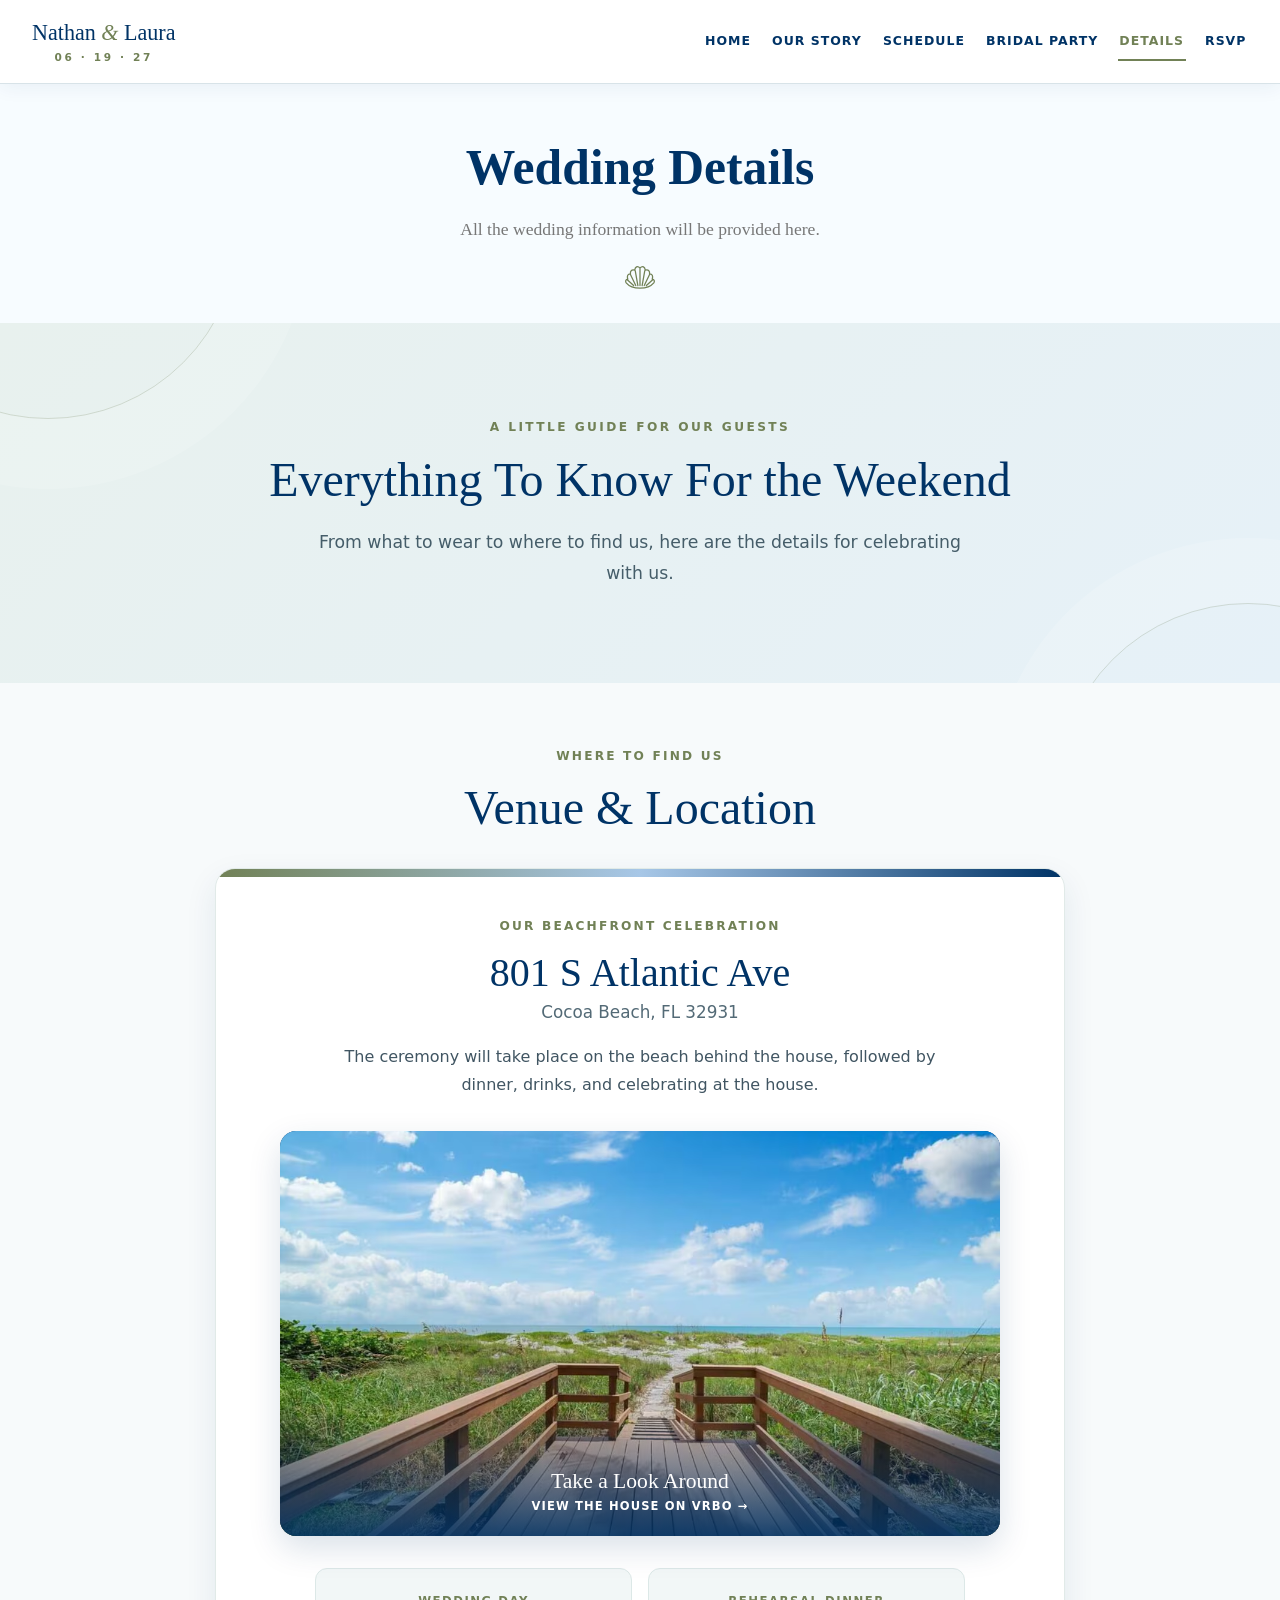
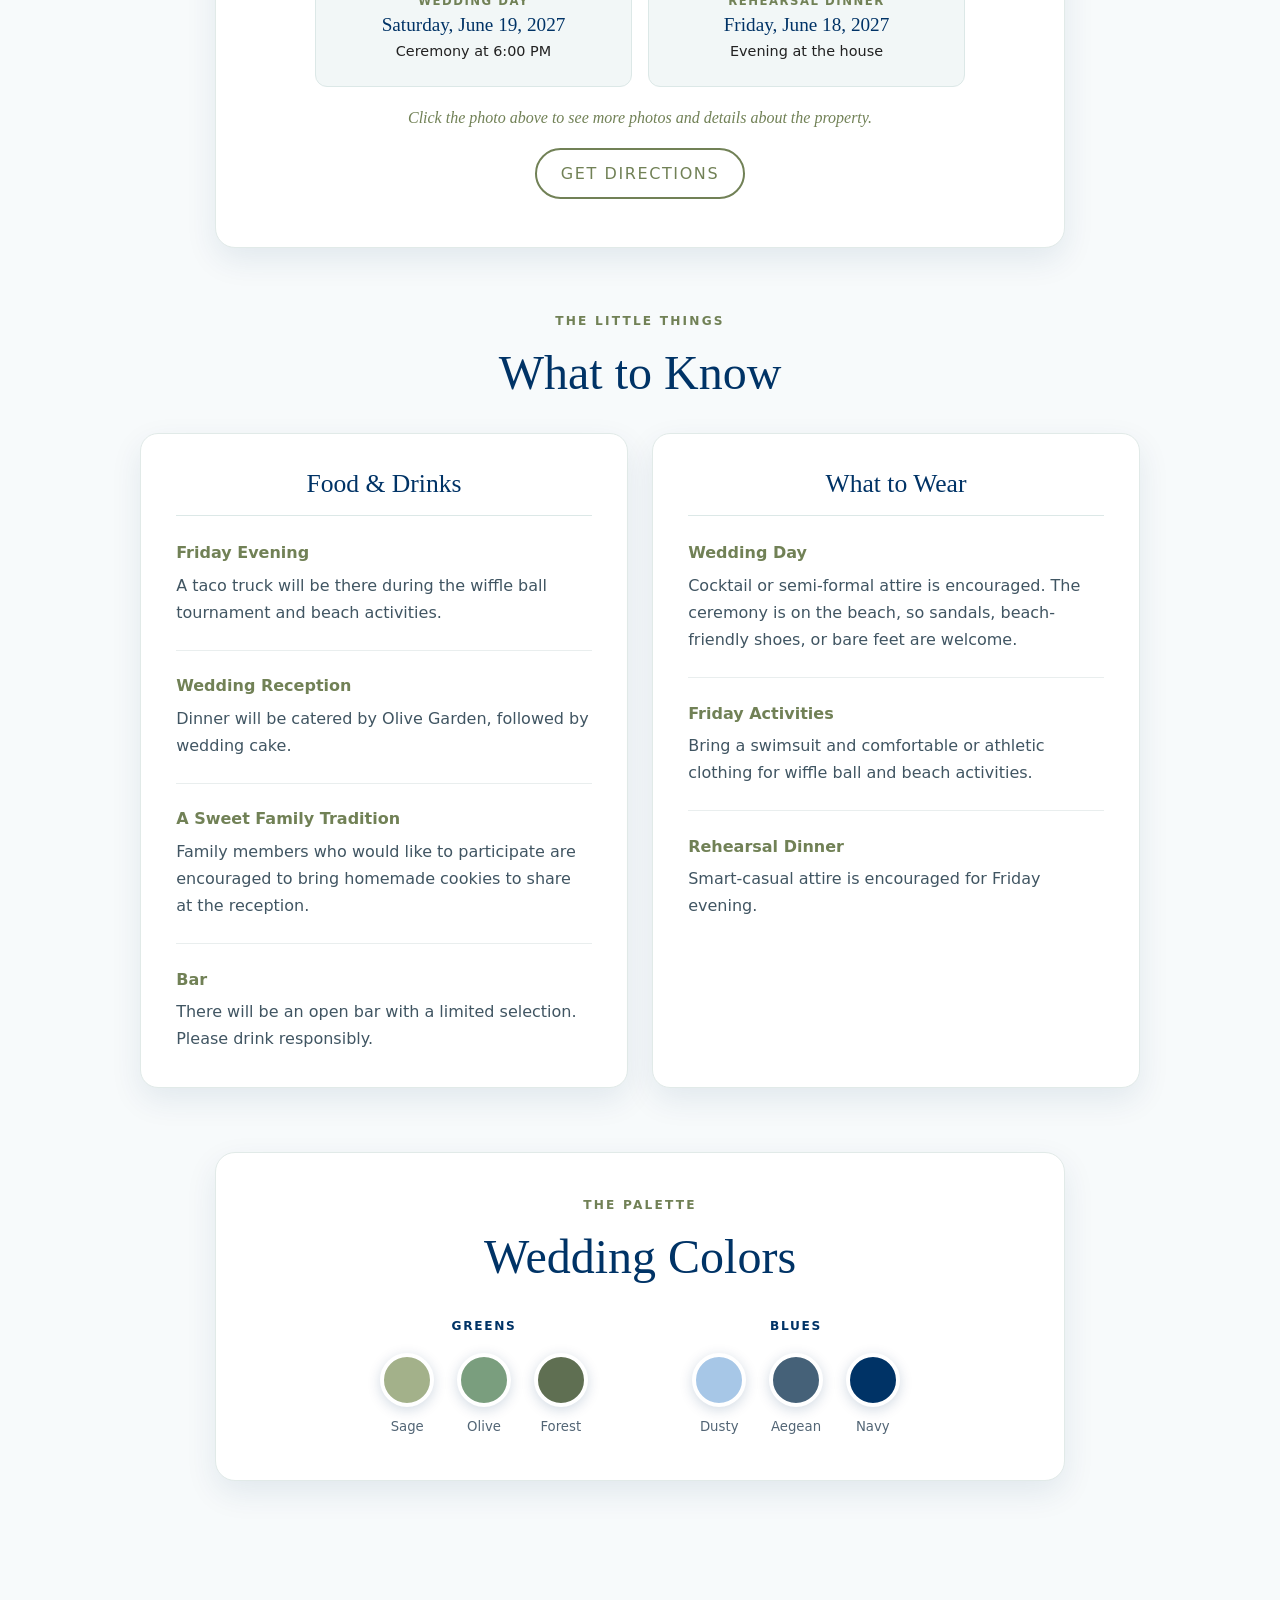
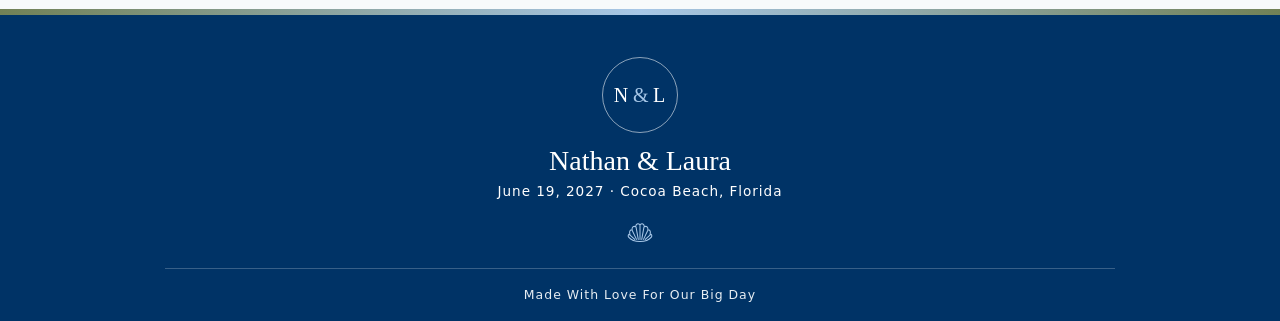
==== details.html @ 2829685b "Remove parking and arrival section from details.html Removed parking and arrival information from de" ====
<!DOCTYPE html>
<html lang="en">
  <head>
    <meta charset="UTF-8" />
    <title>Nathan &amp; Laura — Wedding</title>
    <meta name="viewport" content="width=device-width, initial-scale=1" />
    <link rel="stylesheet" href="css/overall.css" />
    <link rel="stylesheet" href="css/details.css" />
  </head>

  <body>
    <nav class="nav" aria-label="Main navigation">
      <div class="logo">
        <a href="index.html" aria-label="Nathan and Laura, home">
          <span class="logo-names">Nathan <span class="logo-amp">&amp;</span> Laura</span>
          <span class="logo-date">06 · 19 · 27</span>
        </a>
      </div>
      <button type="button" class="nav-toggle" aria-controls="primary-nav" aria-expanded="false" aria-label="Open menu">☰</button>
      <ul class="nav-links" id="primary-nav">
        <li><a href="index.html">Home</a></li>
        <li><a href="story.html">Our Story</a></li>
        <li><a href="events.html">Schedule</a></li>
        <li><a href="party.html">Bridal Party</a></li>
        <li><a href="details.html" aria-current="page">Details</a></li>
        <li><a href="rsvp.html">RSVP</a></li>
      </ul>
    </nav>
  
    <header class="subpage-header">
      <h1>Wedding Details</h1>
      <p class="subtitle">All the wedding information will be provided here.</p>
    </header>
    
    <main>
      <section class="details-intro subpage-intro section">
        <div class="section-inner"><p class="eyebrow">A little guide for our guests</p><h2>Everything To Know For the Weekend</h2><p>From what to wear to where to find us, here are the details for celebrating with us.</p></div>
      </section>
      <div class="details-content section"><div class="section-inner">
 
        


        <section class="venue-section" aria-labelledby="venue-heading">
          <p class="eyebrow">Where to Find Us</p>
          <h2 id="venue-heading">Venue &amp; Location</h2>
          <div class="venue-card">
            <p class="eyebrow">Our Beachfront Celebration</p>
            <h3>801 S Atlantic Ave</h3>
            <p class="venue-address">Cocoa Beach, FL 32931</p>
            <p class="venue-description">The ceremony will take place on the beach behind the house, followed by dinner, drinks, and celebrating at the house.</p>
            <a class="venue-photo-link" href="https://www.vrbo.com/3580119" target="_blank" rel="noopener noreferrer" aria-label="View our wedding venue on VRBO">
              <img src="photos/airbnb.jpg" alt="Beachfront house in Cocoa Beach where the wedding reception will be held">
              <div class="venue-photo-overlay">
                <span>Take a Look Around</span>
                <small>View the house on VRBO →</small>
              </div>
            </a>
            <div class="venue-highlights">
              <div><span>Wedding Day</span><strong>Saturday, June 19, 2027</strong><small>Ceremony at 6:00 PM</small></div>
              <div><span>Rehearsal Dinner</span><strong>Friday, June 18, 2027</strong><small>Evening at the house</small></div>
            </div>
            <p class="venue-photo-note">Click the photo above to see more photos and details about the property.</p>
            <a class="btn-secondary" href="https://www.google.com/maps/search/?api=1&amp;query=801+S+Atlantic+Ave+Cocoa+Beach+FL+32931" target="_blank" rel="noopener noreferrer">Get Directions</a>
          </div>
        </section>
        <section class="wedding-details" aria-labelledby="details-heading">
          <p class="eyebrow">The little things</p><h2 id="details-heading">What to Know</h2>
          <div class="details-grid">
            <article class="info-card"><h3>Food &amp; Drinks</h3>
              <div class="info-item"><h4>Friday Evening</h4><p>A taco truck will be there during the wiffle ball tournament and beach activities.</p></div>
              <div class="info-item"><h4>Wedding Reception</h4><p>Dinner will be catered by Olive Garden, followed by wedding cake.</p></div>
              <div class="info-item"><h4>A Sweet Family Tradition</h4><p>Family members who would like to participate are encouraged to bring homemade cookies to share at the reception.</p></div>
              <div class="info-item"><h4>Bar</h4><p>There will be an open bar with a limited selection. Please drink responsibly.</p></div>
            </article>
            <article class="info-card"><h3>What to Wear</h3>
              <div class="info-item"><h4>Wedding Day</h4><p>Cocktail or semi-formal attire is encouraged. The ceremony is on the beach, so sandals, beach-friendly shoes, or bare feet are welcome.</p></div>
              <div class="info-item"><h4>Friday Activities</h4><p>Bring a swimsuit and comfortable or athletic clothing for wiffle ball and beach activities.</p></div>
              <div class="info-item"><h4>Rehearsal Dinner</h4><p>Smart-casual attire is encouraged for Friday evening.</p></div>
            </article>
          </div>
        </section>

                 <section class="color-scheme" aria-labelledby="colors-heading">
            <p class="eyebrow">The palette</p><h2 id="colors-heading">Wedding Colors</h2><br>
          
            <div class="color-groups">
          
              <div class="color-group">
                <p class="color-group-label">Greens</p>
                <div class="color-circles">
                  <div class="color-item">
                    <span class="color-circle sage"></span>
                    <p>Sage</p>
                  </div>
          
                  <div class="color-item">
                    <span class="color-circle olive"></span>
                    <p>Olive</p>
                  </div>
          
                  <div class="color-item">
                    <span class="color-circle dark-green"></span>
                    <p>Forest</p>
                  </div>
                </div>
              </div>
          
              <div class="color-group">
                <p class="color-group-label">Blues</p>
                <div class="color-circles">
                  <div class="color-item">
                    <span class="color-circle baby-blue"></span>
                    <p>Dusty</p>
                  </div>
          
                  <div class="color-item">
                    <span class="color-circle med-blue"></span>
                    <p>Aegean</p>
                  </div>
          
                  <div class="color-item">
                    <span class="color-circle navy-blue"></span>
                    <p>Navy</p>
                  </div>
                </div>
              </div>
          
            </div>
          </section>
       </div></div>
    </main>
    
    <footer class="footer">
      <div class="footer-inner">
        <p class="footer-monogram" aria-hidden="true">N <span>&amp;</span> L</p>
        <p class="footer-names">Nathan &amp; Laura</p>
        <p class="footer-place">June 19, 2027 · Cocoa Beach, Florida</p>
        <span class="footer-shell" aria-hidden="true"></span>
        <div class="footer-bottom">Made With Love For Our Big Day</div>
      </div>
    </footer>
  
    <script>
    const navToggle = document.querySelector('.nav-toggle');
    const navList   = document.getElementById('primary-nav');
  
    if (navToggle && navList) {
        navToggle.addEventListener('click', () => {
        const expanded = navToggle.getAttribute('aria-expanded') === 'true' || false;
        navToggle.setAttribute('aria-expanded', !expanded);
        navList.classList.toggle('show');
        navToggle.setAttribute('aria-label', expanded ? 'Open menu' : 'Close menu');
        });
  
        // Close the menu when a link is clicked (useful on single‑page anchors)
        navList.addEventListener('click', (e) => {
        if (e.target.tagName === 'A') {
            navList.classList.remove('show');
            navToggle.setAttribute('aria-expanded', 'false');
        }});
      }
    </script>
  </body>
</html>
---- css/overall.css ----
:root {
  --color-primary:       #718156; 
  --color-primary-hov:   #8F9F75; 
  --color-dark:          #5F6F52;
  --color-blue:          #003366;
  --color-bg:            #F7FCFF;
  --color-bg-alt:        #F7FCFF;
  --color-accent:        #A7C7E7;
  --color-text:          #222222;
  --color-muted:         #777777;
  --font-body:   system-ui, -apple-system, BlinkMacSystemFont, "Segoe UI", sans-serif;
  --font-heading:"Georgia", "Times New Roman", serif;
  --max-width: 1000px;
  --shadow: 0 12px 32px rgba(0, 51, 102, .09);
  --page-edge: clamp(1rem, 4vw, 2rem);
} 

*,*::before,*::after { 
  box-sizing: border-box; 
}

html { 
  scroll-behavior: smooth; 
}

body {
  margin: 0;
  font-family: var(--font-body);
  background: var(--color-bg);
  color: var(--color-text);
  line-height: 1.6;
  display: flex;            
  flex-direction: column;
  min-height: 100vh;
}

.visually-hidden, .sr-only {
  position: absolute !important;
  width: 1px; height: 1px;
  padding: 0; border: 0;
  overflow: hidden;
  clip: rect(0,0,0,0);
  white-space: nowrap;
}

.section {
  padding: clamp(2.5rem, 5vw, 4.5rem) 1.5rem;
  background: var(--color-bg);
}

.section-inner {
  max-width: var(--max-width);
  margin: 0 auto;
}

.two-column {
  display: flex;
  flex-wrap: wrap;
  gap: 2rem;
}

.two-column > div { 
  flex: 1 1 300px; 
}

.card-grid {
  display: grid;
  gap: 2rem;
  grid-template-columns: repeat(auto-fit, minmax(300px, 1fr));
}

 .footer {
  position: relative;
  margin-top: auto;
  padding: 3rem 1.5rem 0;
  background: var(--color-blue);
  color: #fff;
  text-align: center;
}
.footer::before {
  content: "";
  position: absolute;
  top: 0; left: 0; right: 0;
  height: 6px;
  background: linear-gradient(90deg, var(--color-primary), var(--color-accent), var(--color-primary));
}
.footer-inner { max-width: 950px; margin: auto; }
.footer-monogram {
  display: inline-flex;
  align-items: center;
  justify-content: center;
  width: 76px; height: 76px;
  margin: 0 0 .75rem;
  border: 1px solid rgba(255,255,255,.55);
  border-radius: 50%;
  font: 1.25rem var(--font-heading);
  letter-spacing: .04em;
}
.footer-monogram span { color: var(--color-accent); padding: 0 .24rem; }

.footer-shell {
  display: block;
  width: 28px;
  height: 25px;
  margin: .8rem auto 1.5rem;
  background-color: var(--color-accent);
  -webkit-mask: url("data:image/svg+xml,%3Csvg xmlns='http://www.w3.org/2000/svg' viewBox='0 0 64 56'%3E%3Cpath d='M32 51C21 51 11 47 6 41C4 38 5 34 9 34C7 28 9 24 14 24C13 18 17 15 22 17C23 11 27 8 32 13C37 8 41 11 42 17C47 15 51 18 50 24C55 24 57 28 55 34C59 34 60 38 58 41C53 47 43 51 32 51ZM32 14V46M23 18L28 46M14 25L24 46M41 18L36 46M50 25L40 46M8 35L20 46M56 35L44 46' fill='none' stroke='black' stroke-width='2.4' stroke-linecap='round' stroke-linejoin='round'/%3E%3C/svg%3E") center / contain no-repeat;
  mask: url("data:image/svg+xml,%3Csvg xmlns='http://www.w3.org/2000/svg' viewBox='0 0 64 56'%3E%3Cpath d='M32 51C21 51 11 47 6 41C4 38 5 34 9 34C7 28 9 24 14 24C13 18 17 15 22 17C23 11 27 8 32 13C37 8 41 11 42 17C47 15 51 18 50 24C55 24 57 28 55 34C59 34 60 38 58 41C53 47 43 51 32 51ZM32 14V46M23 18L28 46M14 25L24 46M41 18L36 46M50 25L40 46M8 35L20 46M56 35L44 46' fill='none' stroke='black' stroke-width='2.4' stroke-linecap='round' stroke-linejoin='round'/%3E%3C/svg%3E") center / contain no-repeat;
}

.footer-names { margin: 0; font: 1.75rem var(--font-heading); }
.footer-place { margin: .25rem 0 1rem; letter-spacing: .07em; font-size: .85rem; }
.footer-note { margin: 0 0 2.25rem; color: #d9e8da; font: italic 1.05rem var(--font-heading); }
.footer-bottom {
  padding: 1rem 0;
  border-top: 1px solid rgba(255,255,255,.22);
  font-size: .78rem;
  letter-spacing: .08em;
  color: #e6edf2;
}

@media print {
  .nav, .footer, .btn-primary { display: none; }
  .hero { background: none; color: #000; }
}

.nav {
  position: sticky;
  top: 0;
  z-index: 1000;
  display: flex;
  align-items: center;
  justify-content: space-between;
  gap: 1.5rem;
  min-height: 84px;
  padding: .7rem var(--page-edge);
  background: rgba(255,255,255,.97);
  border-bottom: 1px solid #d8e3e8;
  box-shadow: 0 4px 18px rgba(0,51,102,.06);
}
.logo a {
  display: flex;
  flex-direction: column;
  width: max-content;
  text-align: center;
  color: var(--color-blue);
  text-decoration: none;
  line-height: 1.15;
}
.logo-names { font: 1.38rem var(--font-heading); white-space: nowrap; }
.logo-amp { font-style: italic; color: var(--color-primary); }
.logo-date {
  margin-top: .3rem;
  color: var(--color-primary);
  font-size: .66rem;
  font-weight: 700;
  letter-spacing: .25em;
}
.nav-links { display: flex; align-items: center; gap: clamp(.7rem, 1.4vw, 1.4rem); list-style: none; margin: 0; padding: 0; }
.nav-links a {
  display: inline-block;
  padding: .55rem .1rem;
  border-bottom: 2px solid transparent;
  color: var(--color-blue);
  text-decoration: none;
  text-transform: uppercase;
  letter-spacing: .08em;
  font-size: .78rem;
  font-weight: 650;
  white-space: nowrap;
  transition: color .2s, border-color .2s;
}
.nav-links a:hover, .nav-links a[aria-current="page"] { color: var(--color-primary); border-color: var(--color-primary); }
.nav-toggle {
  display: none;
  width: 44px; height: 44px;
  border: 1px solid #d8e3e8;
  border-radius: 10px;
  background: #fff;
  color: var(--color-blue);
  font-size: 1.4rem;
  cursor: pointer;
}
a:focus-visible, button:focus-visible, input:focus-visible, select:focus-visible, textarea:focus-visible { outline: 3px solid var(--color-primary); outline-offset: 3px; }
@media (max-width: 950px) {
  .nav-toggle { display: inline-grid; place-items: center; }
  .nav-links {
    display: none;
    position: absolute;
    top: 100%; left: 0; right: 0;
    flex-direction: column;
    align-items: stretch;
    gap: 0;
    padding: .6rem 1.5rem 1rem;
    background: #fff;
    border-bottom: 1px solid #d8e3e8;
    box-shadow: 0 10px 20px rgba(0,51,102,.08);
  }
  .nav-links.show { display: flex; }
  .nav-links a { display: block; padding: .65rem .25rem; }
}


/* ========================================
   SHARED SUBPAGE INTRO BANNER
======================================== */
.subpage-intro {
  position: relative;
  overflow: hidden;
  min-height: clamp(300px, 32vw, 360px);
  display: flex;
  align-items: center;
  background: linear-gradient(135deg, #e8f1ee, #e6f1f8);
  text-align: center;
}

.subpage-intro::before,
.subpage-intro::after {
  content: "";
  position: absolute;
  width: 24rem;
  height: 24rem;
  border: 1px solid rgba(113,129,86,.22);
  border-radius: 50%;
  pointer-events: none;
}

.subpage-intro::before {
  top: -18rem;
  left: -9rem;
  box-shadow: 0 0 0 70px rgba(255,255,255,.13);
}

.subpage-intro::after {
  right: -10rem;
  bottom: -19rem;
  box-shadow: 0 0 0 65px rgba(255,255,255,.14);
}

.subpage-intro .section-inner {
  position: relative;
  max-width: 800;
}

.subpage-intro .eyebrow {
  margin: 0 0 .8rem;
  color: var(--color-primary);
  font-size: .76rem;
  font-weight: 750;
  letter-spacing: .2em;
  text-transform: uppercase;
}

.subpage-intro h2 {
  margin: 0 0 1.2rem;
  color: var(--color-blue);
  font: normal clamp(2rem,4vw,3rem)/1.2 var(--font-heading);
}

.subpage-intro .section-inner > p:not(.eyebrow) {
  max-width: 650px;
  margin: .45rem auto 0;
  color: #455d69;
  font-size: 1.08rem;
  line-height: 1.75;
}

.btn-primary {
  display: inline-block;
  padding: .75rem 1.5rem;
  background: var(--color-primary);
  color: #fff;
  text-decoration: none;
  border-radius: 999px;
  text-transform: uppercase;
  letter-spacing: .1em;
  border: none;
  cursor: pointer;
  transition: background .2s ease, transform .2s ease;
}

.btn-primary:hover { 
  background: var(--color-dark);
  transform: translateY(-2px); 
}

.card {
  background: #fff;
  border-radius: 16px;
  padding: 1.5rem;
  box-shadow: var(--shadow);
}

.card h3 { 
  margin-top: 0; 
}

.subpage-header {
  text-align: center;
  padding: 2.75rem 1rem 2rem;
  max-width: 700px;
  margin: 0 auto;
  font-family: var(--font-heading);
}

.subpage-header h1 {
  font-size: clamp(2.2rem, 5vw, 3.1rem);
  margin: 0;
  color: var(--color-blue);
  font-weight: 600;
}

.subpage-header .subtitle {
  font-size: 1.1rem;
  color: var(--color-muted);
  margin-top: 0.5rem;
}

hr.divider {
  border: 0;                   
  height: 2px;             
  margin: 3rem auto;            
  max-width: 60%;            
  background: var(--color-primary);  
  border-radius: 2px;         
  opacity: 0.8;                  
}

.subpage-header::after {
  content: "";
  display: block;
  width: 34px;
  height: 30px;
  margin: 1rem auto 0;
  background-color: var(--color-primary);
  -webkit-mask: url("data:image/svg+xml,%3Csvg xmlns='http://www.w3.org/2000/svg' viewBox='0 0 64 56'%3E%3Cpath d='M32 51C21 51 11 47 6 41C4 38 5 34 9 34C7 28 9 24 14 24C13 18 17 15 22 17C23 11 27 8 32 13C37 8 41 11 42 17C47 15 51 18 50 24C55 24 57 28 55 34C59 34 60 38 58 41C53 47 43 51 32 51ZM32 14V46M23 18L28 46M14 25L24 46M41 18L36 46M50 25L40 46M8 35L20 46M56 35L44 46' fill='none' stroke='black' stroke-width='2.4' stroke-linecap='round' stroke-linejoin='round'/%3E%3C/svg%3E") center / contain no-repeat;
  mask: url("data:image/svg+xml,%3Csvg xmlns='http://www.w3.org/2000/svg' viewBox='0 0 64 56'%3E%3Cpath d='M32 51C21 51 11 47 6 41C4 38 5 34 9 34C7 28 9 24 14 24C13 18 17 15 22 17C23 11 27 8 32 13C37 8 41 11 42 17C47 15 51 18 50 24C55 24 57 28 55 34C59 34 60 38 58 41C53 47 43 51 32 51ZM32 14V46M23 18L28 46M14 25L24 46M41 18L36 46M50 25L40 46M8 35L20 46M56 35L44 46' fill='none' stroke='black' stroke-width='2.4' stroke-linecap='round' stroke-linejoin='round'/%3E%3C/svg%3E") center / contain no-repeat;
}
@media (prefers-reduced-motion: reduce) { *, *::before, *::after { scroll-behavior: auto !important; transition-duration: .01ms !important; } }
---- css/details.css ----
.eyebrow { margin: 0 0 .75rem; color: var(--color-primary); font-size: .76rem; font-weight: 750; letter-spacing: .18em; text-transform: uppercase; }
.color-scheme h2, .venue-section > h2, .wedding-details > h2 { margin: 0 0 1.1rem; color: var(--color-blue); font: normal clamp(2rem,4vw,3rem)/1.2 var(--font-heading); }
.details-content { background: #f7fafb; }
.color-scheme { max-width: 850px; margin: 0 auto 4rem; padding: 2.7rem 2rem; background: #fff; border: 1px solid #e1eae8; border-radius: 20px; box-shadow: var(--shadow); text-align: center; }
.color-scheme h2 { margin-bottom: .4rem; }
.colors-intro { margin: 0 auto 2rem; color: #506675; }
.color-groups { display: flex; justify-content: center; gap: clamp(2rem,8vw,7rem); flex-wrap: wrap; }
.color-group-label { margin: 0 0 1rem; color: var(--color-blue); font-size: .76rem; font-weight: 700; letter-spacing: .14em; text-transform: uppercase; }
.color-circles { display: flex; flex-wrap: wrap; justify-content: center; gap: 1.3rem; }
.color-item { display: flex; flex-direction: column; align-items: center; gap: .55rem; min-width: 56px; }
.color-item p { margin: 0; color: #526575; font-size: .83rem; }
.color-circle { display: block; width: 54px; height: 54px; border: 4px solid #fff; border-radius: 50%; box-shadow: 0 3px 13px rgba(0,51,102,.18); }
.color-circle.sage { background: #A3B18A; }
.color-circle.olive { background: #7A9E7E; }
.color-circle.dark-green { background: var(--color-dark); }
.color-circle.baby-blue { background: #A7C7E7; }
.color-circle.med-blue { background: #456178; }
.color-circle.navy-blue { background: var(--color-blue); }
.venue-section, .wedding-details { margin: 0 auto 4rem; text-align: center; }
.venue-section > h2, .wedding-details > h2 { margin-bottom: 2rem; }
.venue-card { position: relative; overflow: hidden; max-width: 850px; margin: auto; padding: 3rem 2rem; background: #fff; border: 1px solid #e1eae8; border-radius: 20px; box-shadow: var(--shadow); }
.venue-card::before { content: ""; position: absolute; inset: 0 0 auto; height: 8px; background: linear-gradient(90deg,var(--color-primary),var(--color-accent),var(--color-blue)); }
.venue-card h3 { margin: .3rem 0 0; color: var(--color-blue); font: normal clamp(1.8rem,3.5vw,2.5rem) var(--font-heading); }
.venue-address { margin: .2rem 0 1.1rem; color: #536a76; font-size: 1.05rem; }
.venue-description { max-width: 600px; margin: 0 auto 2rem; color: #405562; line-height: 1.75; }

.venue-photo-link { position: relative; display: block; overflow: hidden; width: 100%; max-width: 720px; margin: 2rem auto; border-radius: 16px; box-shadow: 0 12px 32px rgba(0,51,102,.15); text-decoration: none; background: var(--color-blue); }
.venue-photo-link img { display: block; width: 100%; height: auto; aspect-ratio: 16 / 9; object-fit: cover; transition: transform .35s ease, opacity .35s ease; }
.venue-photo-overlay { position: absolute; left: 0; right: 0; bottom: 0; display: flex; flex-direction: column; align-items: center; padding: 3.5rem 1.2rem 1.3rem; color: #fff; background: linear-gradient(to bottom, transparent, rgba(0,51,102,.88)); transition: padding .3s ease; }
.venue-photo-overlay span { font: normal 1.35rem var(--font-heading); }
.venue-photo-overlay small { margin-top: .2rem; font-size: .72rem; font-weight: 650; letter-spacing: .1em; text-transform: uppercase; }
.venue-photo-link:hover img { transform: scale(1.035); opacity: .94; }
.venue-photo-link:hover .venue-photo-overlay { padding-bottom: 1.55rem; }
.venue-card .venue-photo-note { max-width: 550px; margin: 0 auto 1.3rem; color: #718156; font: italic 1rem var(--font-heading); }
.venue-highlights { display: grid; grid-template-columns: repeat(2,minmax(0,1fr)); gap: 1rem; max-width: 650px; margin: 2rem auto 1.4rem; }
.venue-highlights > div { display: flex; flex-direction: column; gap: .25rem; padding: 1.4rem 1rem; background: #f2f7f7; border: 1px solid #dce8e7; border-radius: 12px; }
.venue-highlights span { color: var(--color-primary); font-size: .73rem; font-weight: 750; letter-spacing: .13em; text-transform: uppercase; }
.venue-highlights strong { color: var(--color-blue); font: normal 1.2rem var(--font-heading); }
.venue-highlights small { font-size: .9rem; }
.btn-secondary { display: inline-block; padding: .68rem 1.5rem; color: var(--color-primary); border: 2px solid var(--color-primary); border-radius: 999px; text-decoration: none; text-transform: uppercase; letter-spacing: .1em; transition: color .2s, background .2s, transform .2s; }
.btn-secondary:hover { color: #fff; background: var(--color-primary); transform: translateY(-2px); }
.details-grid { display: grid; grid-template-columns: repeat(2,minmax(0,1fr)); gap: 1.5rem; align-items: stretch; }
.info-card { position: relative; padding: 2.2rem; background: #fff; border: 1px solid #e1eae8; border-radius: 18px; box-shadow: var(--shadow); text-align: left; }
.info-card-number { display: block; margin-bottom: .4rem; color: var(--color-primary); text-align: center; font: italic 1rem var(--font-heading); }
.info-card h3 { margin: 0 0 1.5rem; padding-bottom: 1rem; color: var(--color-blue); border-bottom: 1px solid #dce8e7; text-align: center; font: normal 1.6rem var(--font-heading); }
.info-item + .info-item { margin-top: 1.5rem; padding-top: 1.4rem; border-top: 1px solid #e9eeee; }
.info-item h4 { margin: 0 0 .35rem; color: var(--color-primary); font-size: 1rem; }
.info-item p { margin: 0; color: #405562; line-height: 1.7; }
.parking-card { grid-column: 1 / -1; max-width: 650px; width: 100%; margin: auto; }
@media(max-width:700px) { .venue-photo-link { margin: 1.6rem auto; border-radius: 13px; } .color-scheme { padding: 2rem 1rem; } .color-groups { gap: 2rem; } .venue-card { padding: 2.4rem 1.2rem; } .venue-highlights,.details-grid { grid-template-columns: 1fr; } .parking-card { grid-column: auto; } .info-card { padding: 1.6rem; } }
@media(max-width:460px) { .venue-photo-link img { aspect-ratio: 4 / 3; } .venue-photo-overlay { padding: 2.5rem .8rem 1rem; } .venue-photo-overlay span { font-size: 1.15rem; } .color-circles { gap: .7rem; } .color-circle { width: 45px; height: 45px; } .color-item { min-width: 48px; } }
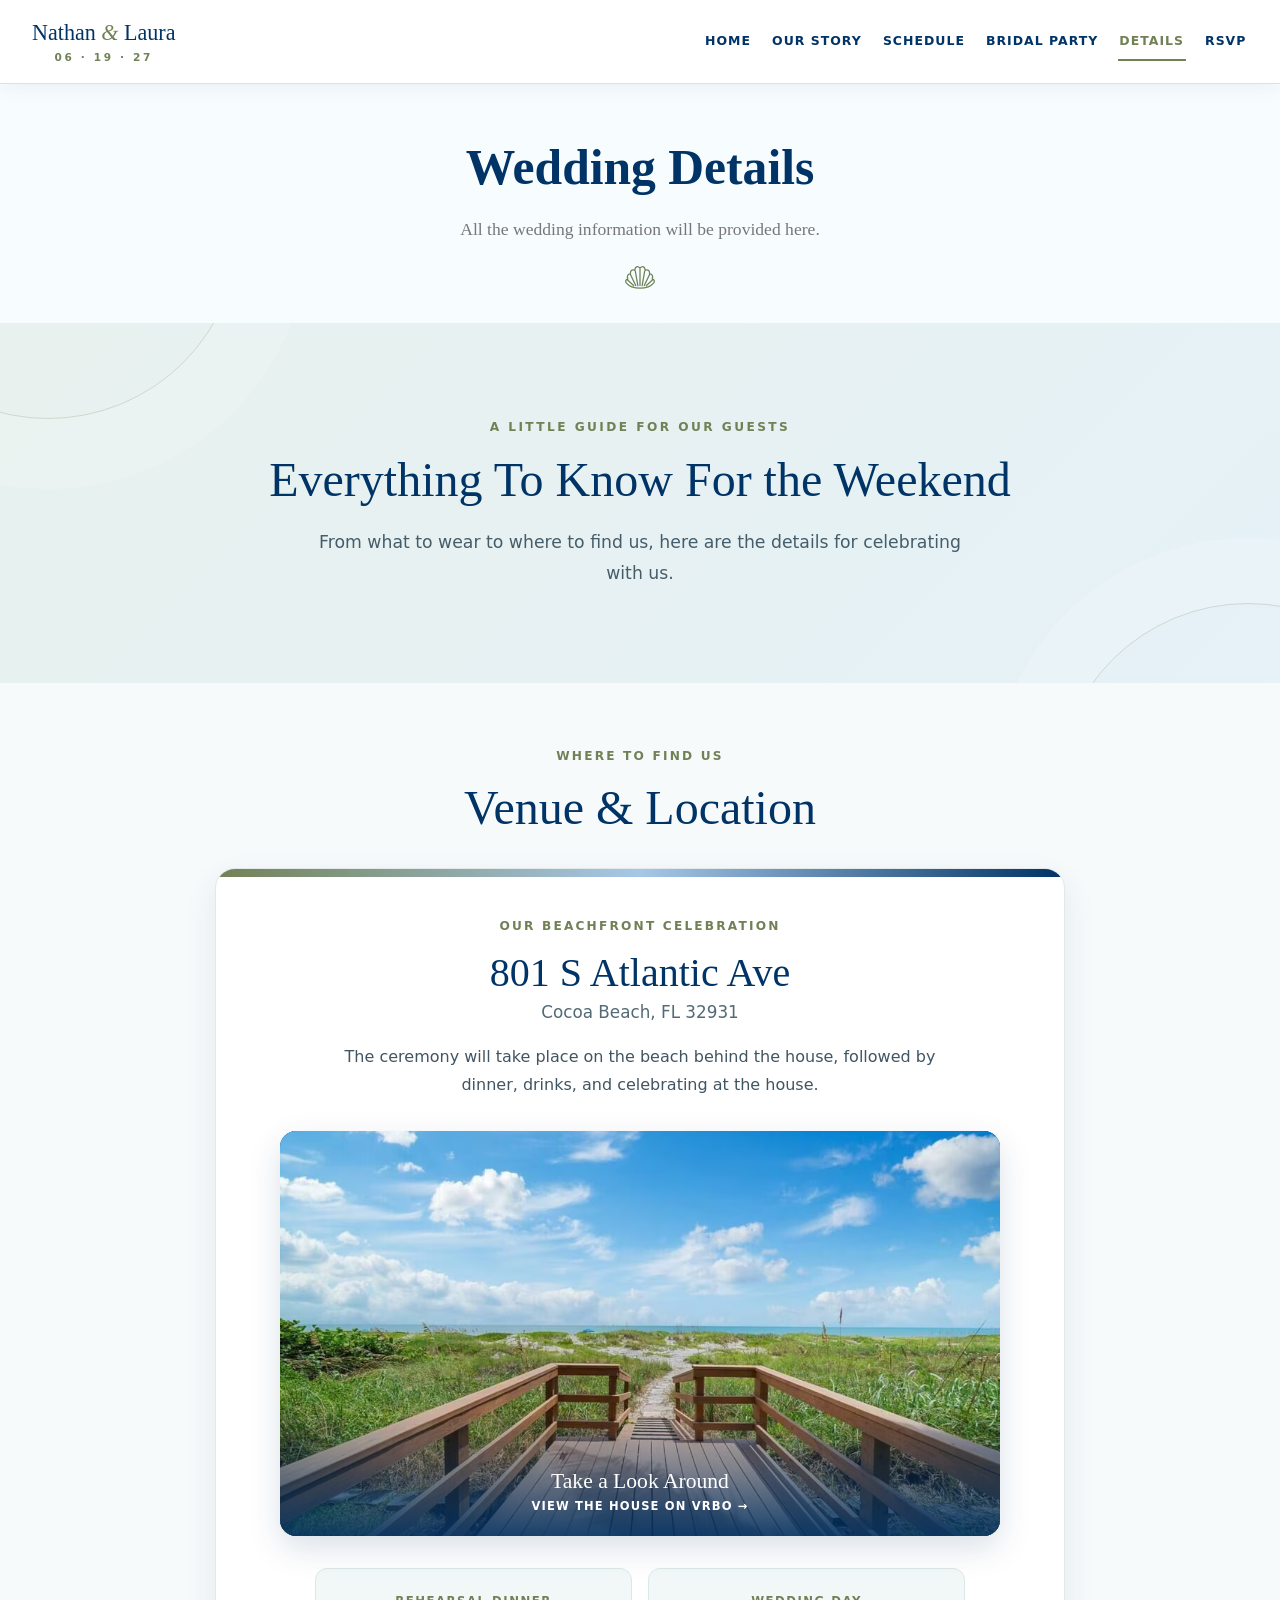
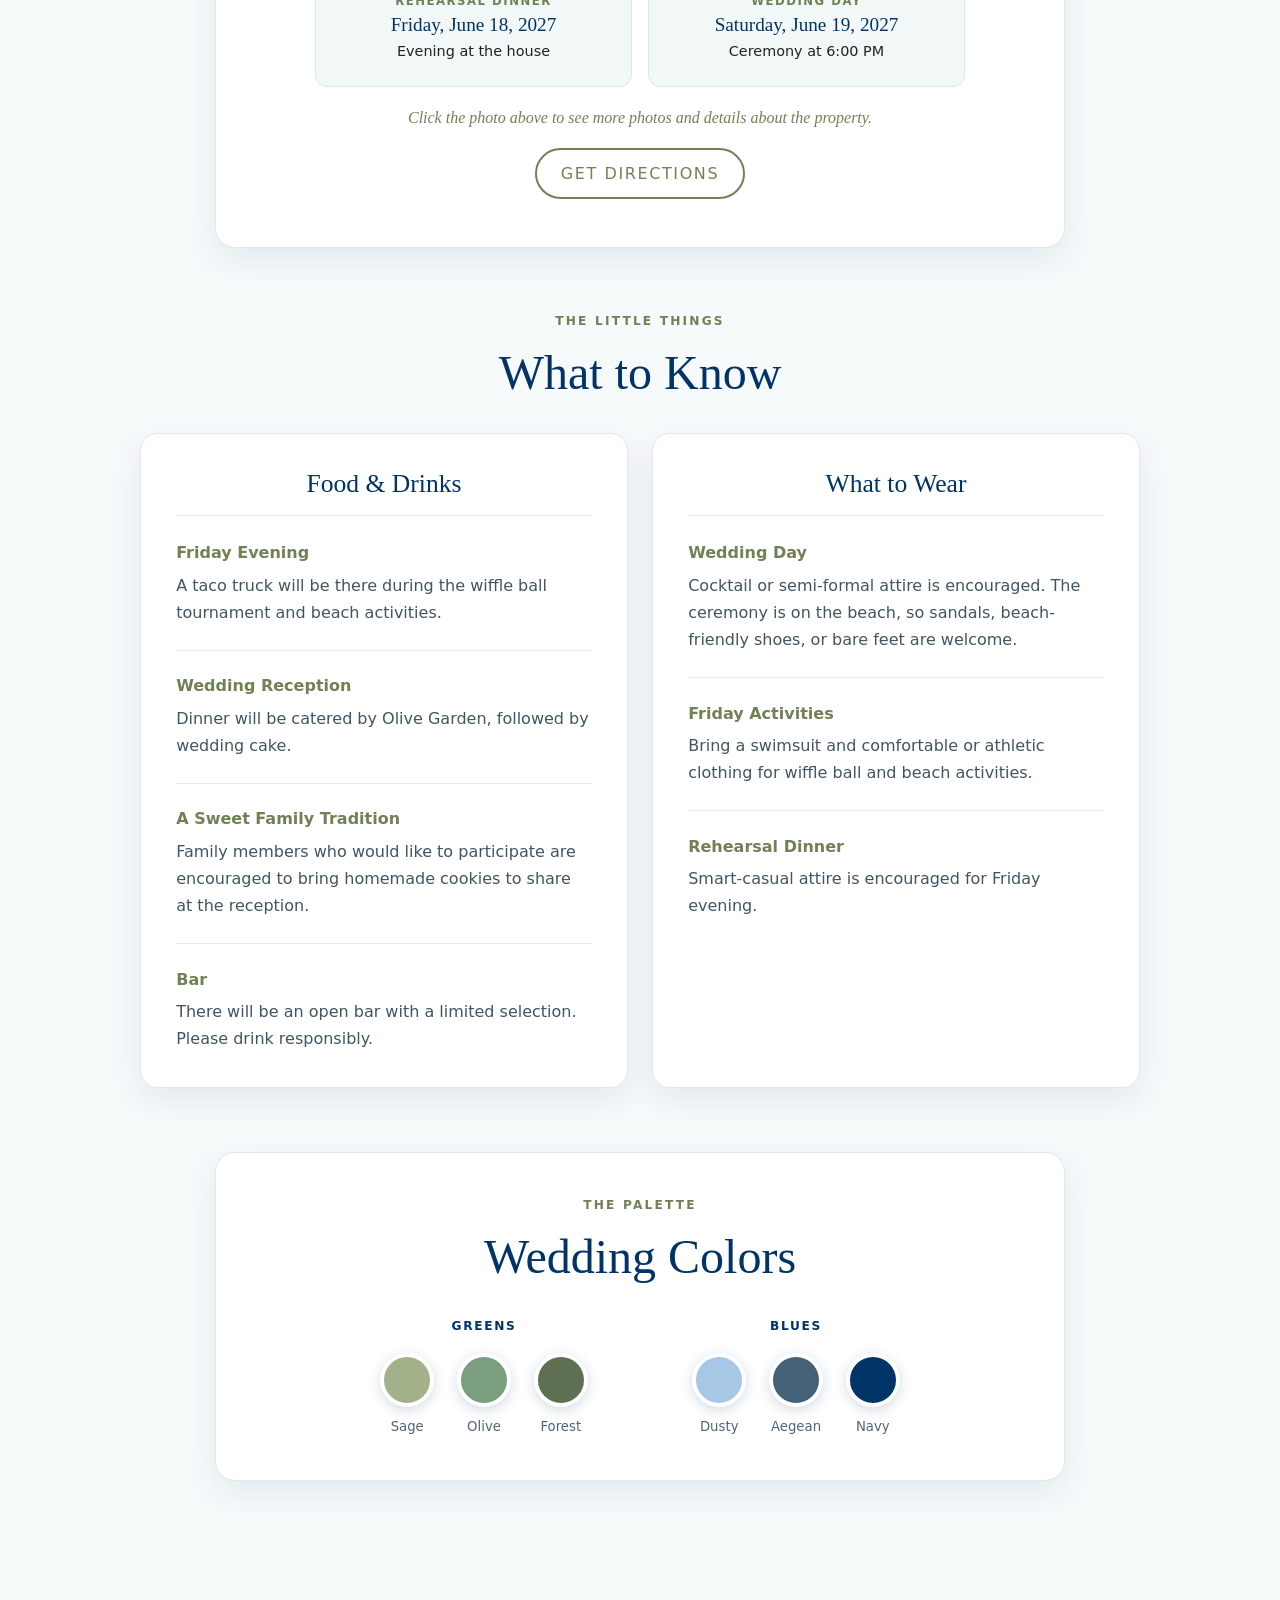
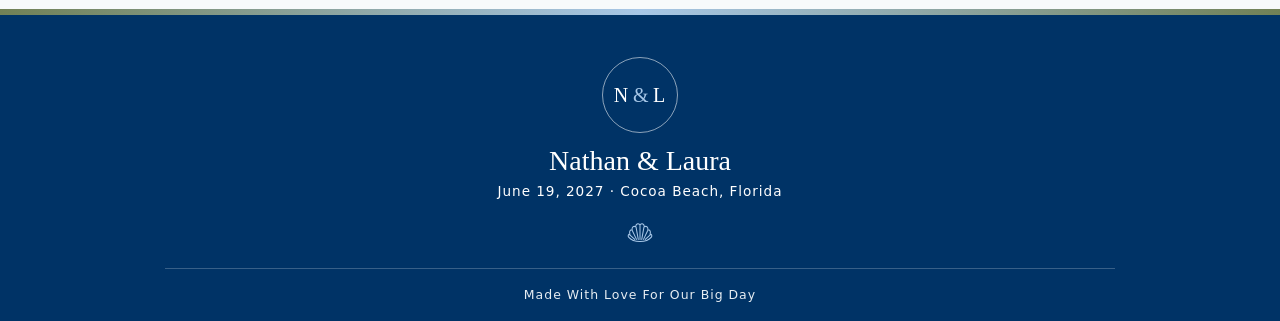
==== commit 59a16118: "Fix indentation in details.html for wedding day section" ====
--- a/details.html
+++ b/details.html
@@ -57,8 +57,8 @@
               </div>
             </a>
             <div class="venue-highlights">
+              <div><span>Rehearsal Dinner</span><strong>Friday, June 18, 2027</strong><small>Evening at the house</small></div>
               <div><span>Wedding Day</span><strong>Saturday, June 19, 2027</strong><small>Ceremony at 6:00 PM</small></div>
-              <div><span>Rehearsal Dinner</span><strong>Friday, June 18, 2027</strong><small>Evening at the house</small></div>
             </div>
             <p class="venue-photo-note">Click the photo above to see more photos and details about the property.</p>
             <a class="btn-secondary" href="https://www.google.com/maps/search/?api=1&amp;query=801+S+Atlantic+Ave+Cocoa+Beach+FL+32931" target="_blank" rel="noopener noreferrer">Get Directions</a>
--- a/css/overall.css
+++ b/css/overall.css
@@ -237,6 +237,10 @@
   box-shadow: 0 0 0 65px rgba(255,255,255,.14);
 }
 
+.subpage-intro strong {
+  color: var(--color-blue);
+}
+
 .subpage-intro .section-inner {
   position: relative;
   max-width: 800;
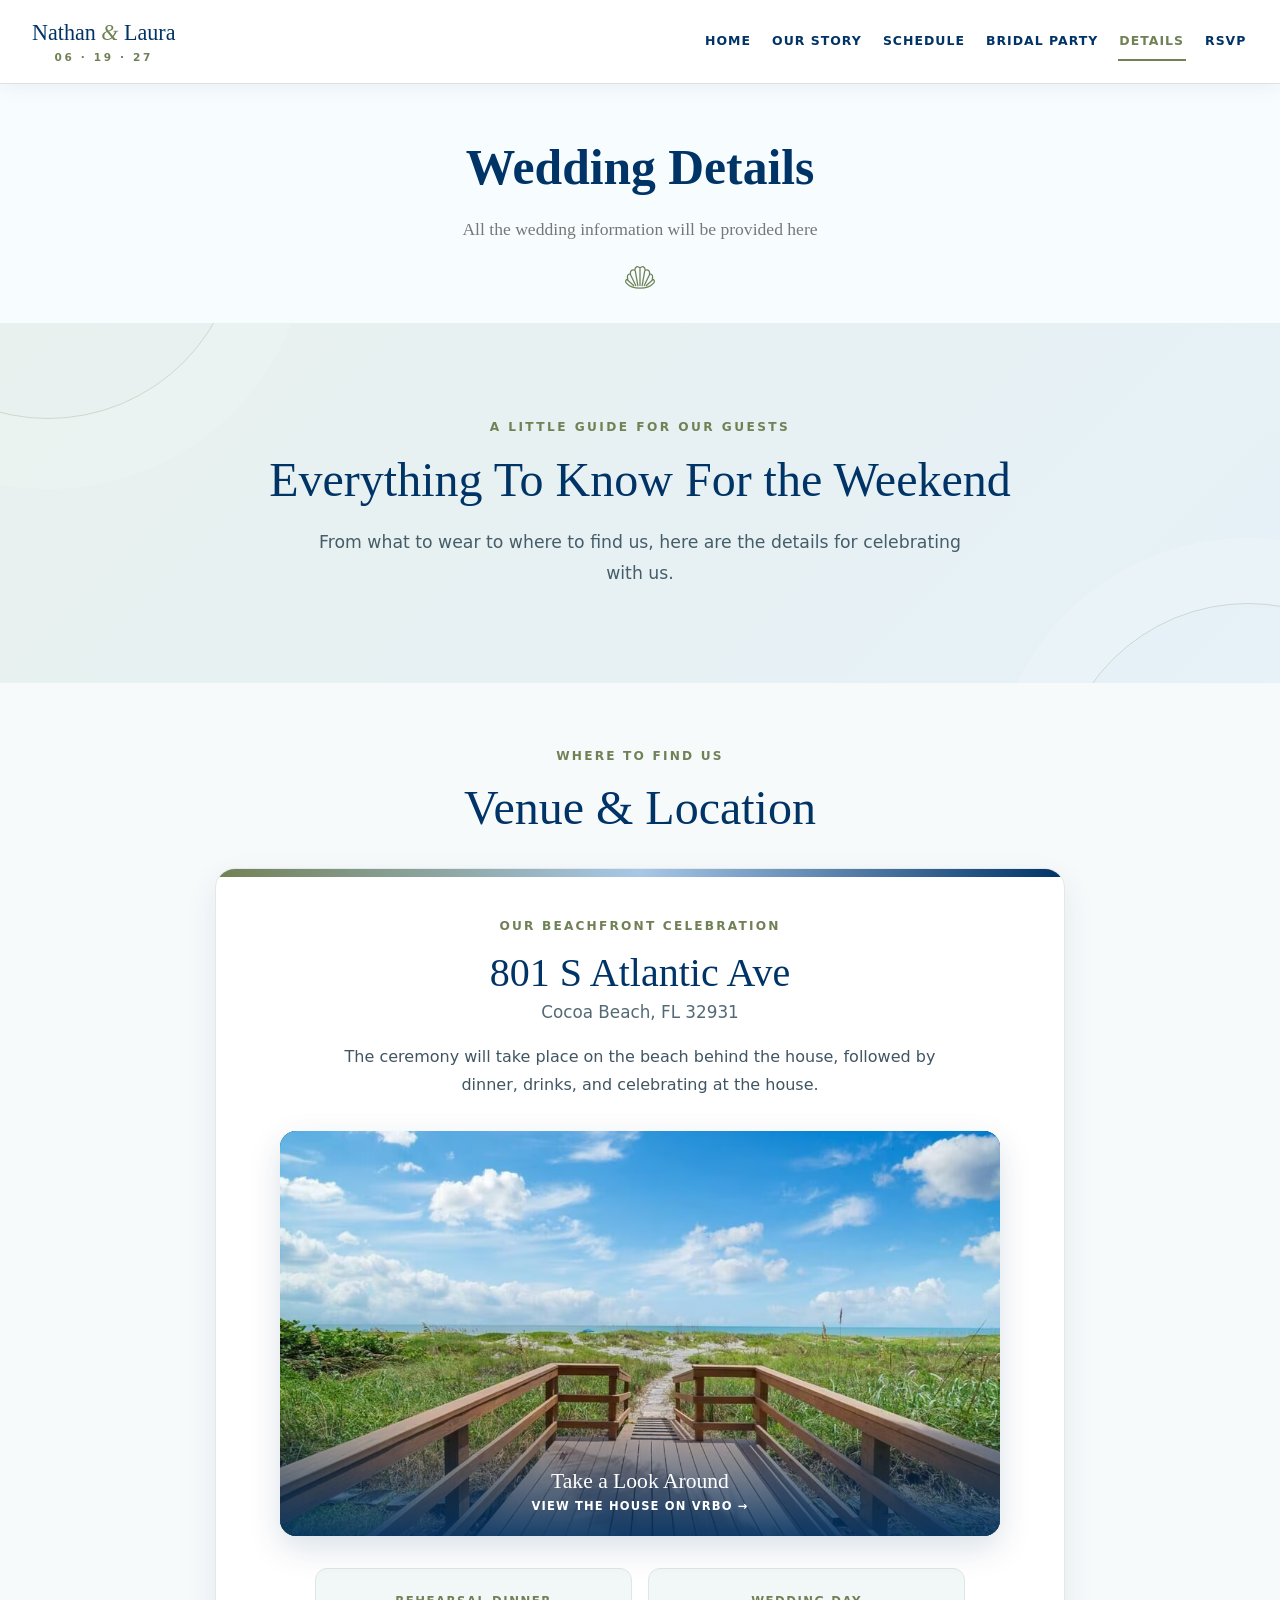
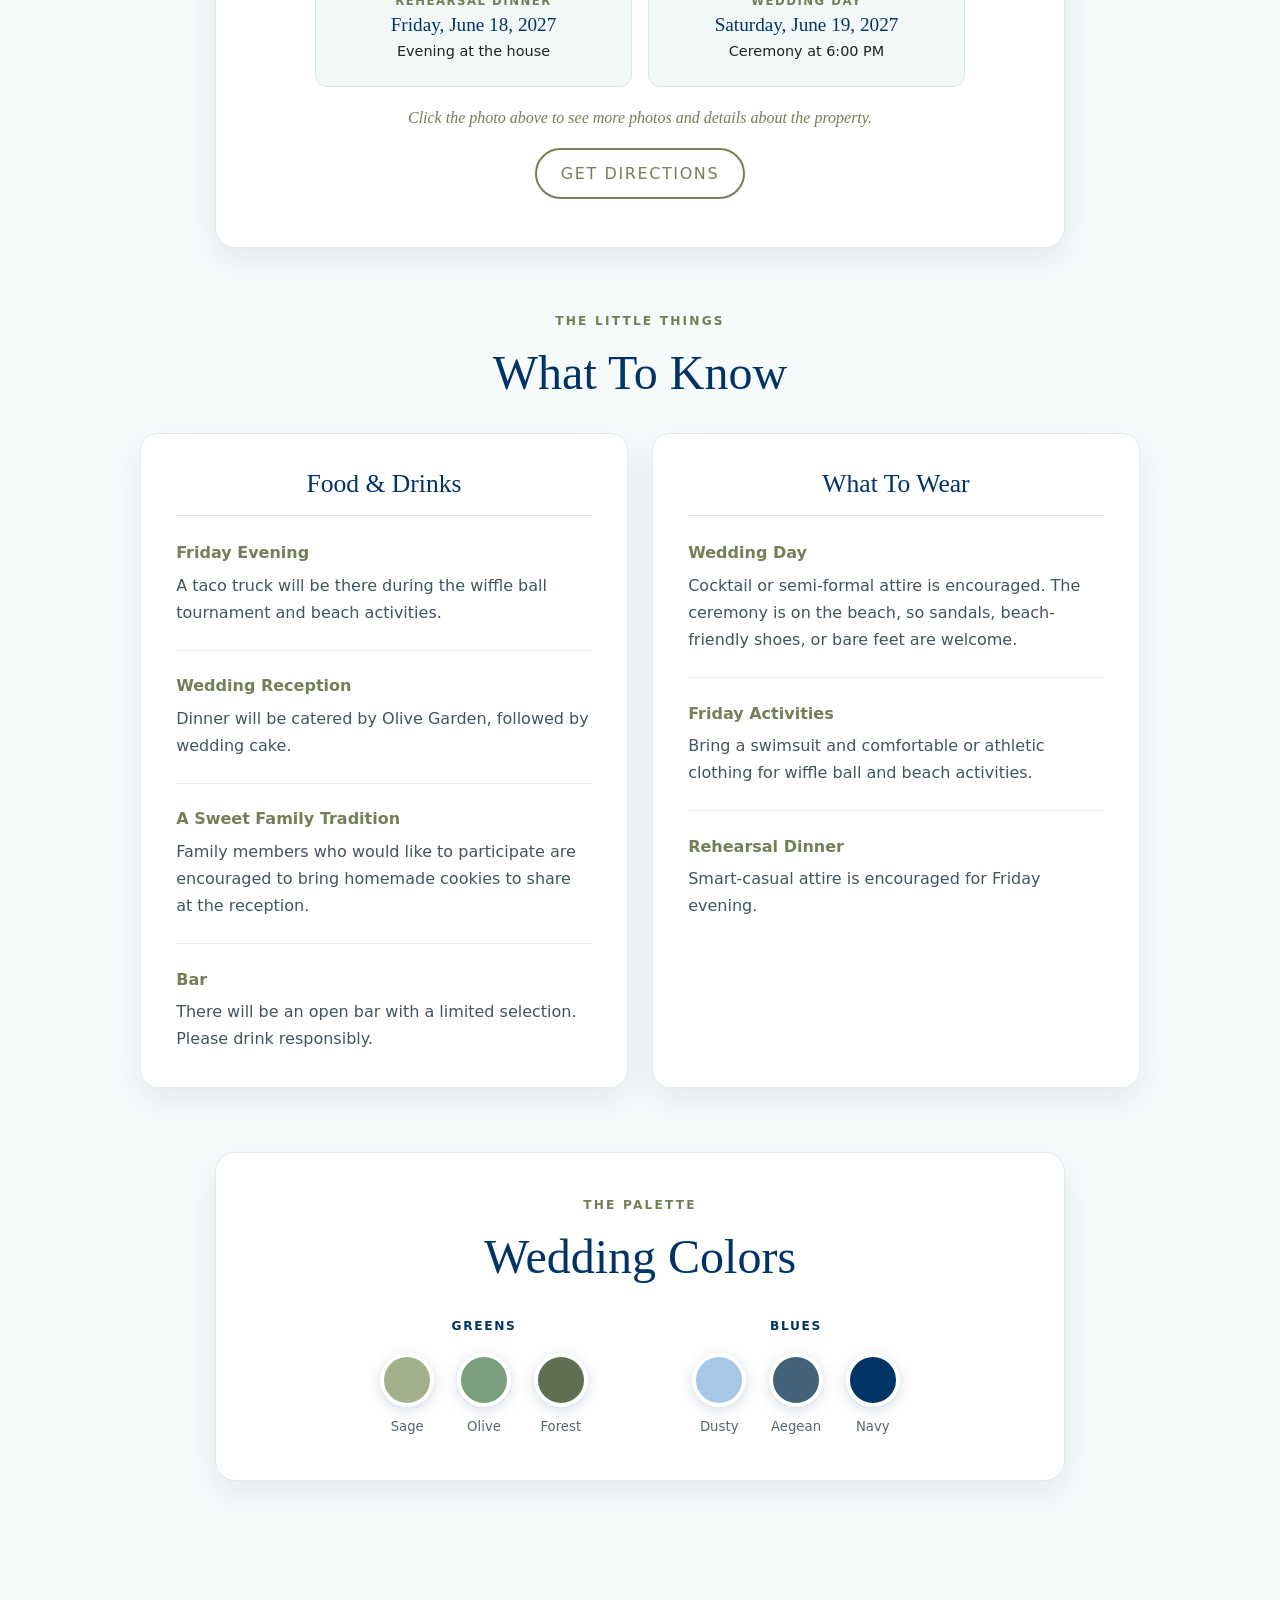
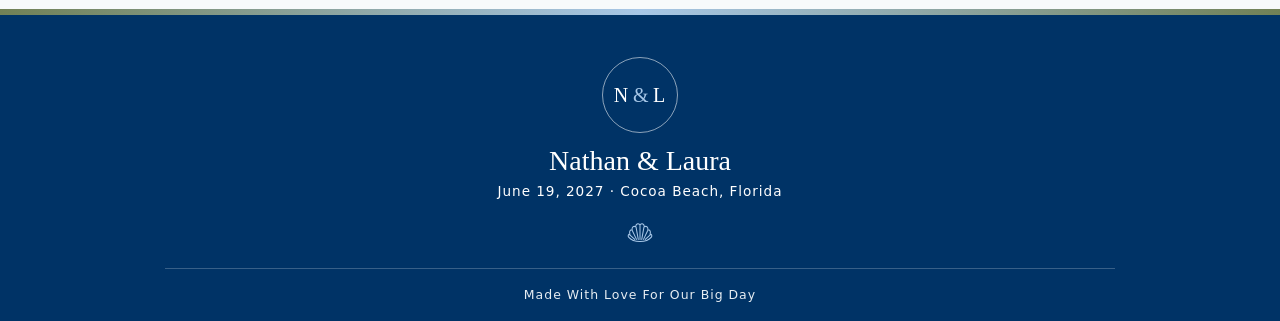
==== commit c55037a2: "Update subtitles and headings for consistency" ====
--- a/details.html
+++ b/details.html
@@ -29,7 +29,7 @@
   
     <header class="subpage-header">
       <h1>Wedding Details</h1>
-      <p class="subtitle">All the wedding information will be provided here.</p>
+      <p class="subtitle">All the wedding information will be provided here</p>
     </header>
     
     <main>
@@ -65,7 +65,7 @@
           </div>
         </section>
         <section class="wedding-details" aria-labelledby="details-heading">
-          <p class="eyebrow">The little things</p><h2 id="details-heading">What to Know</h2>
+          <p class="eyebrow">The little things</p><h2 id="details-heading">What To Know</h2>
           <div class="details-grid">
             <article class="info-card"><h3>Food &amp; Drinks</h3>
               <div class="info-item"><h4>Friday Evening</h4><p>A taco truck will be there during the wiffle ball tournament and beach activities.</p></div>
@@ -73,7 +73,7 @@
               <div class="info-item"><h4>A Sweet Family Tradition</h4><p>Family members who would like to participate are encouraged to bring homemade cookies to share at the reception.</p></div>
               <div class="info-item"><h4>Bar</h4><p>There will be an open bar with a limited selection. Please drink responsibly.</p></div>
             </article>
-            <article class="info-card"><h3>What to Wear</h3>
+            <article class="info-card"><h3>What To Wear</h3>
               <div class="info-item"><h4>Wedding Day</h4><p>Cocktail or semi-formal attire is encouraged. The ceremony is on the beach, so sandals, beach-friendly shoes, or bare feet are welcome.</p></div>
               <div class="info-item"><h4>Friday Activities</h4><p>Bring a swimsuit and comfortable or athletic clothing for wiffle ball and beach activities.</p></div>
               <div class="info-item"><h4>Rehearsal Dinner</h4><p>Smart-casual attire is encouraged for Friday evening.</p></div>
--- a/css/overall.css
+++ b/css/overall.css
@@ -243,7 +243,7 @@
 
 .subpage-intro .section-inner {
   position: relative;
-  max-width: 800;
+  max-width: 1000;
 }
 
 .subpage-intro .eyebrow {
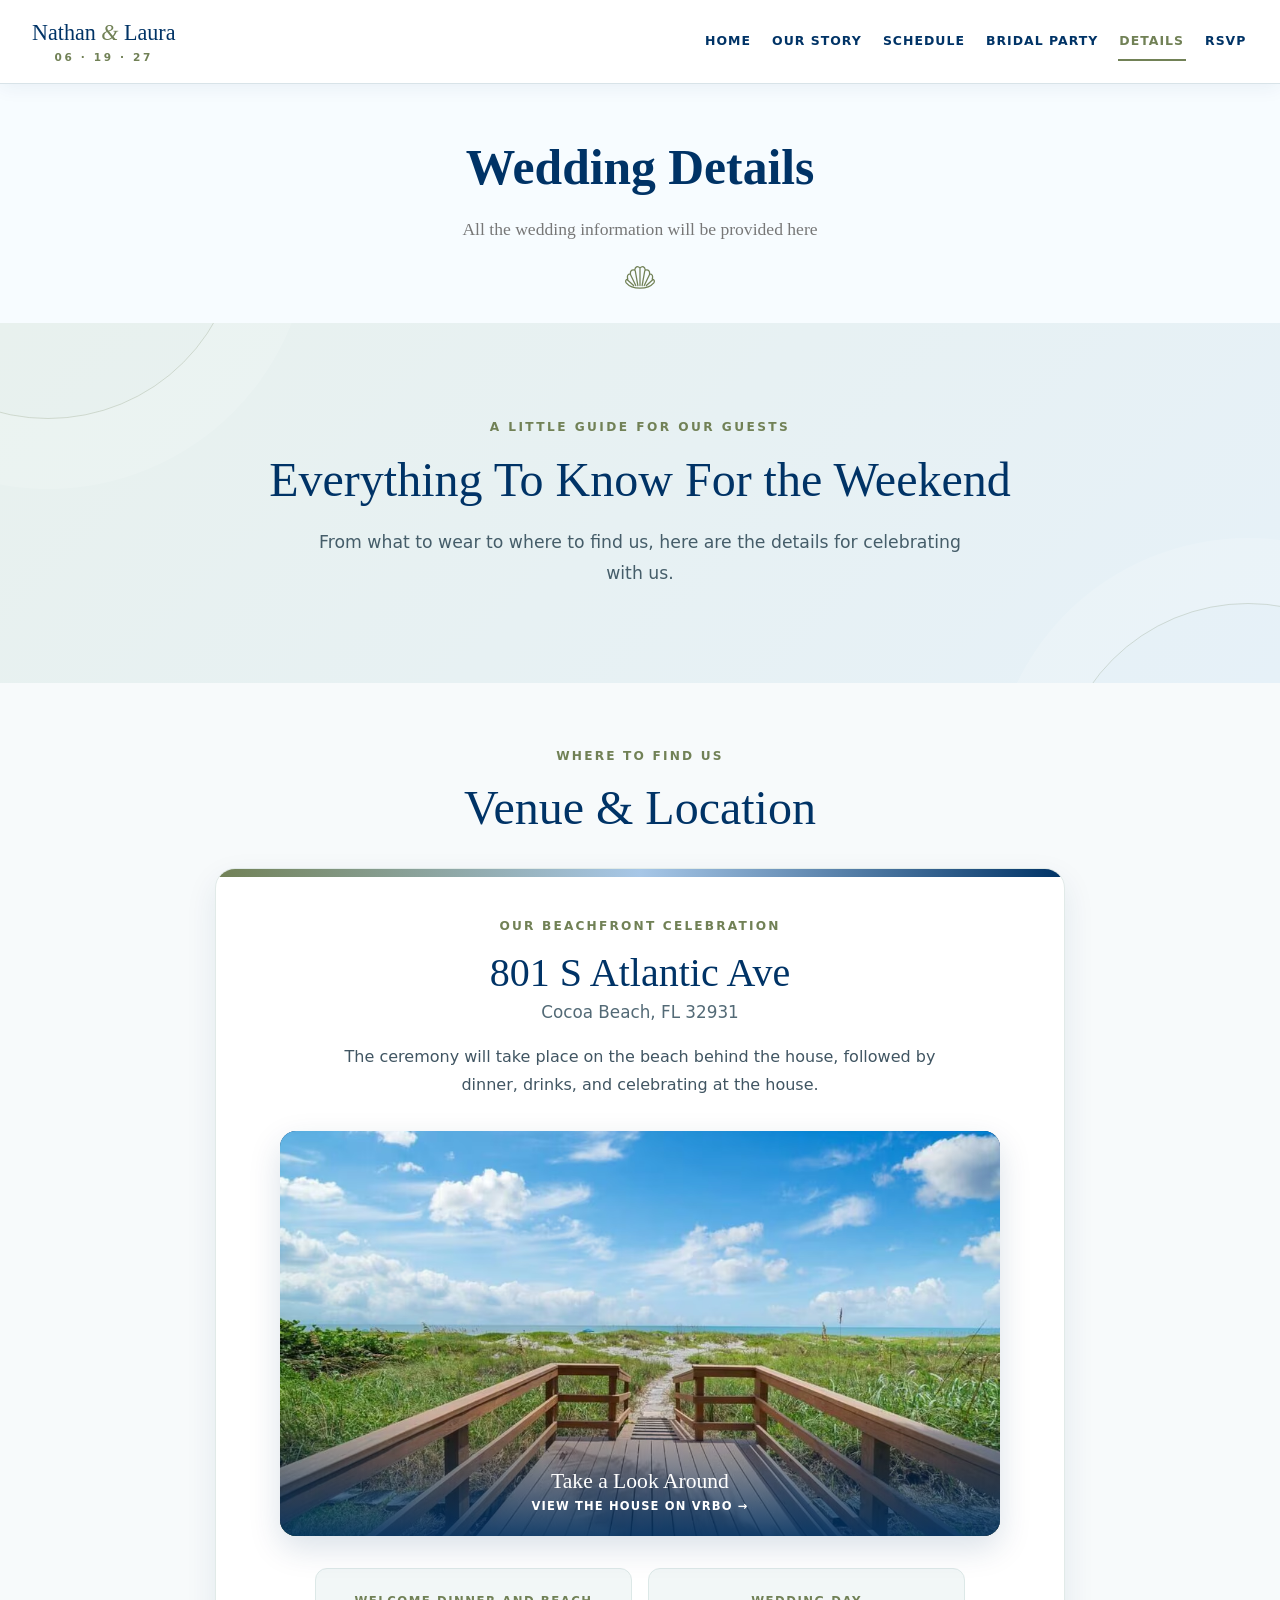
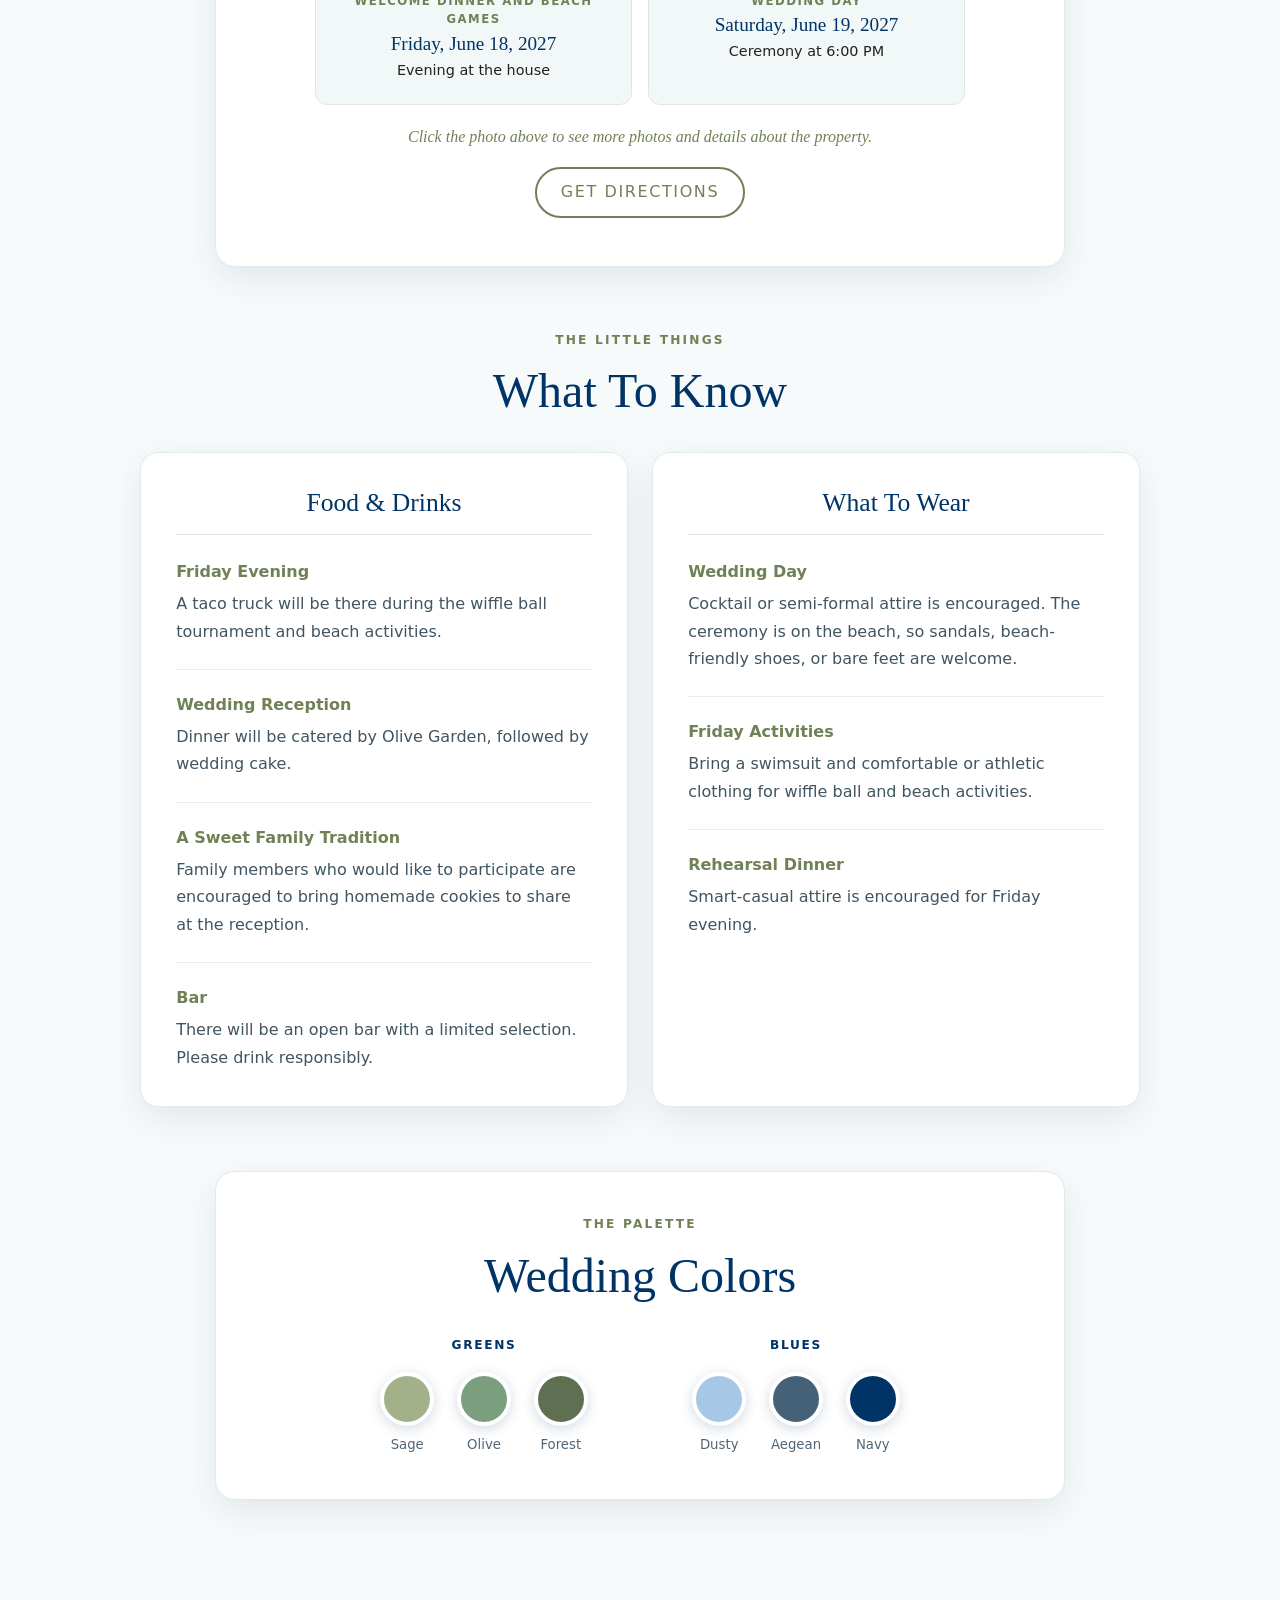
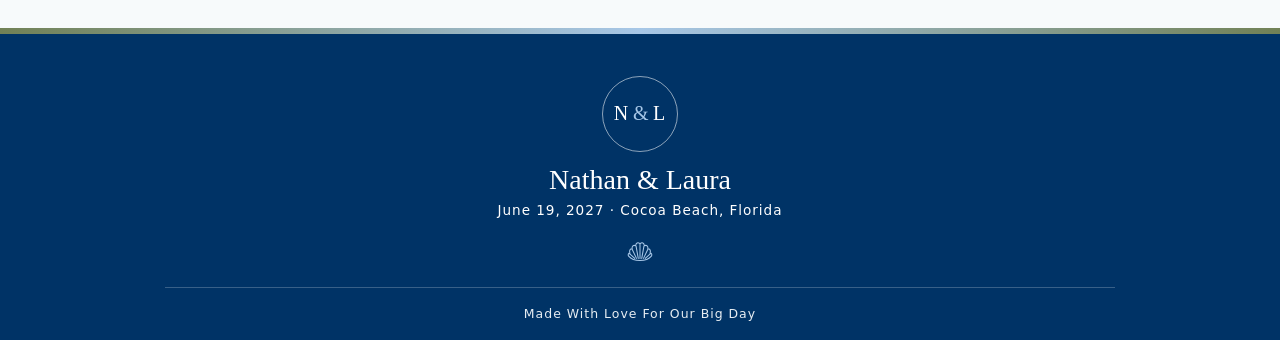
==== commit 41933e25: "Update details.html" ====
--- a/details.html
+++ b/details.html
@@ -57,7 +57,7 @@
               </div>
             </a>
             <div class="venue-highlights">
-              <div><span>Rehearsal Dinner</span><strong>Friday, June 18, 2027</strong><small>Evening at the house</small></div>
+              <div><span>Welcome Dinner and Beach Games</span><strong>Friday, June 18, 2027</strong><small>Evening at the house</small></div>
               <div><span>Wedding Day</span><strong>Saturday, June 19, 2027</strong><small>Ceremony at 6:00 PM</small></div>
             </div>
             <p class="venue-photo-note">Click the photo above to see more photos and details about the property.</p>
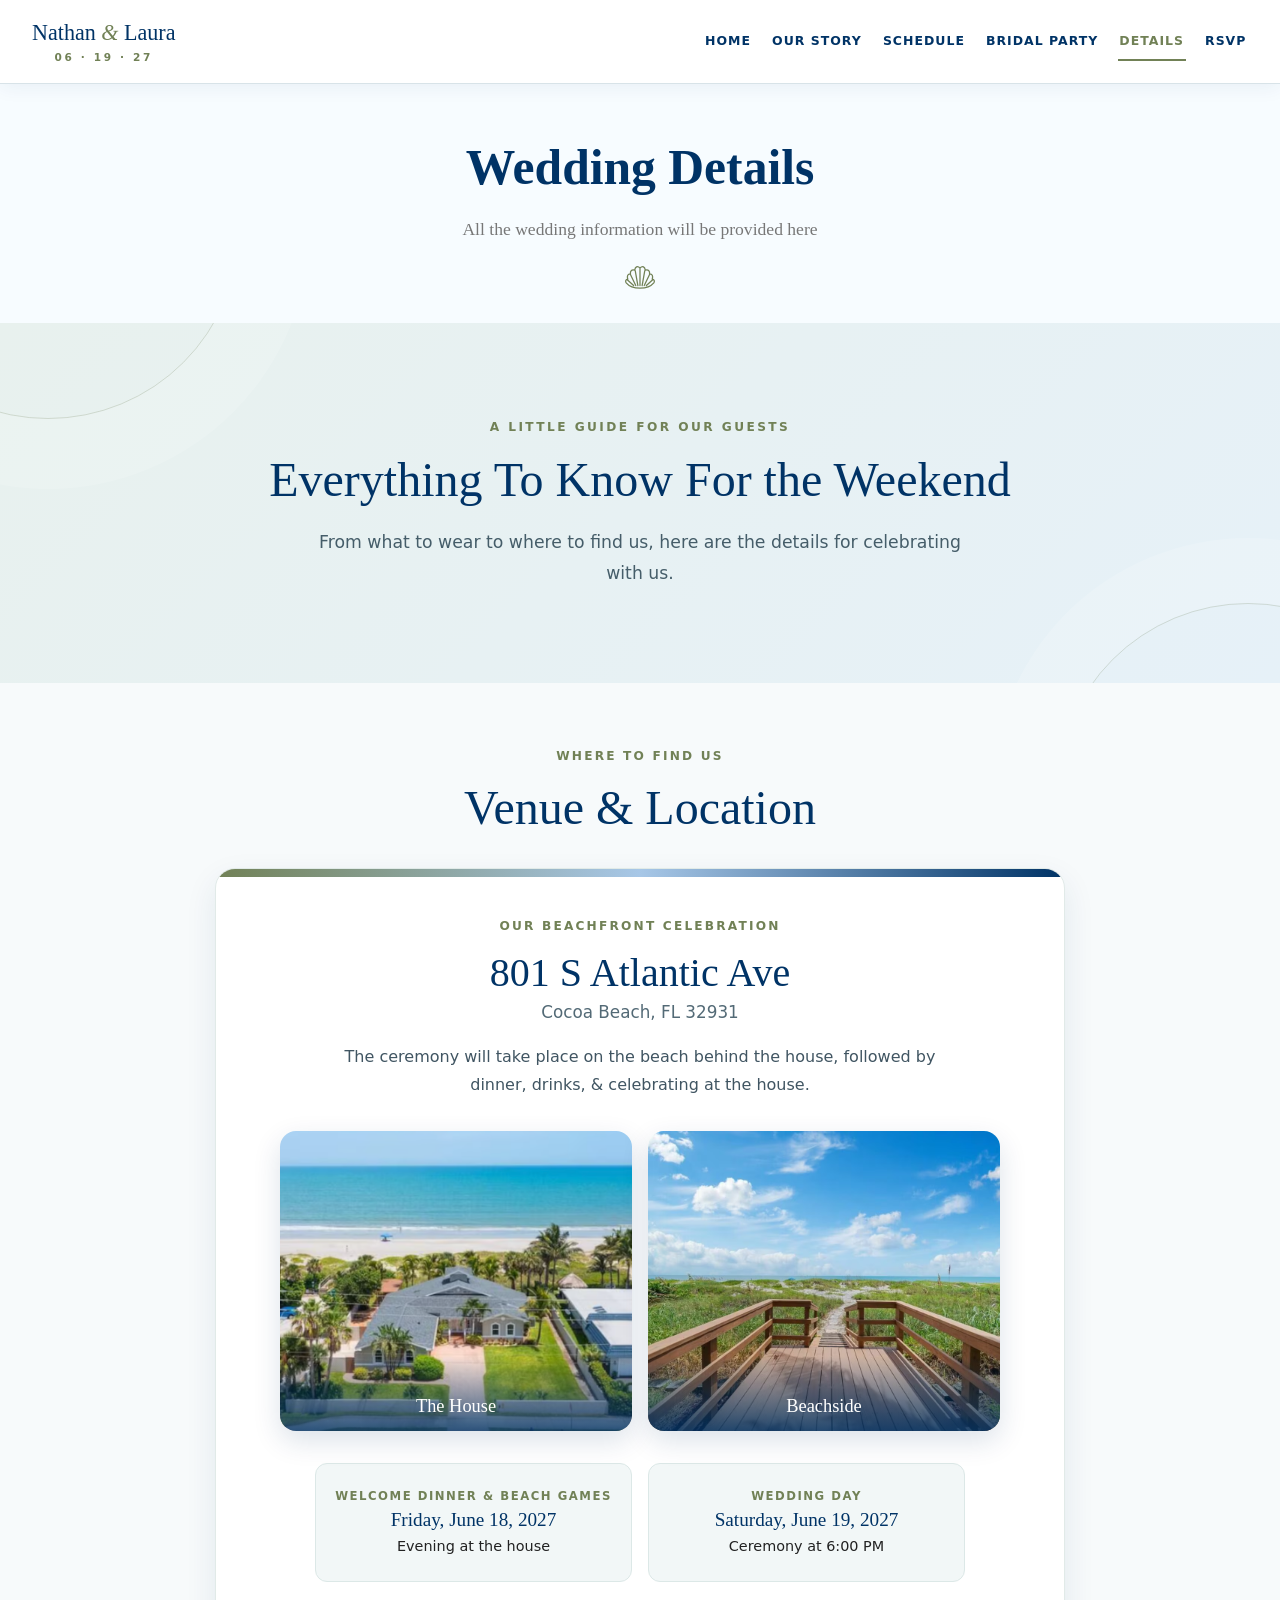
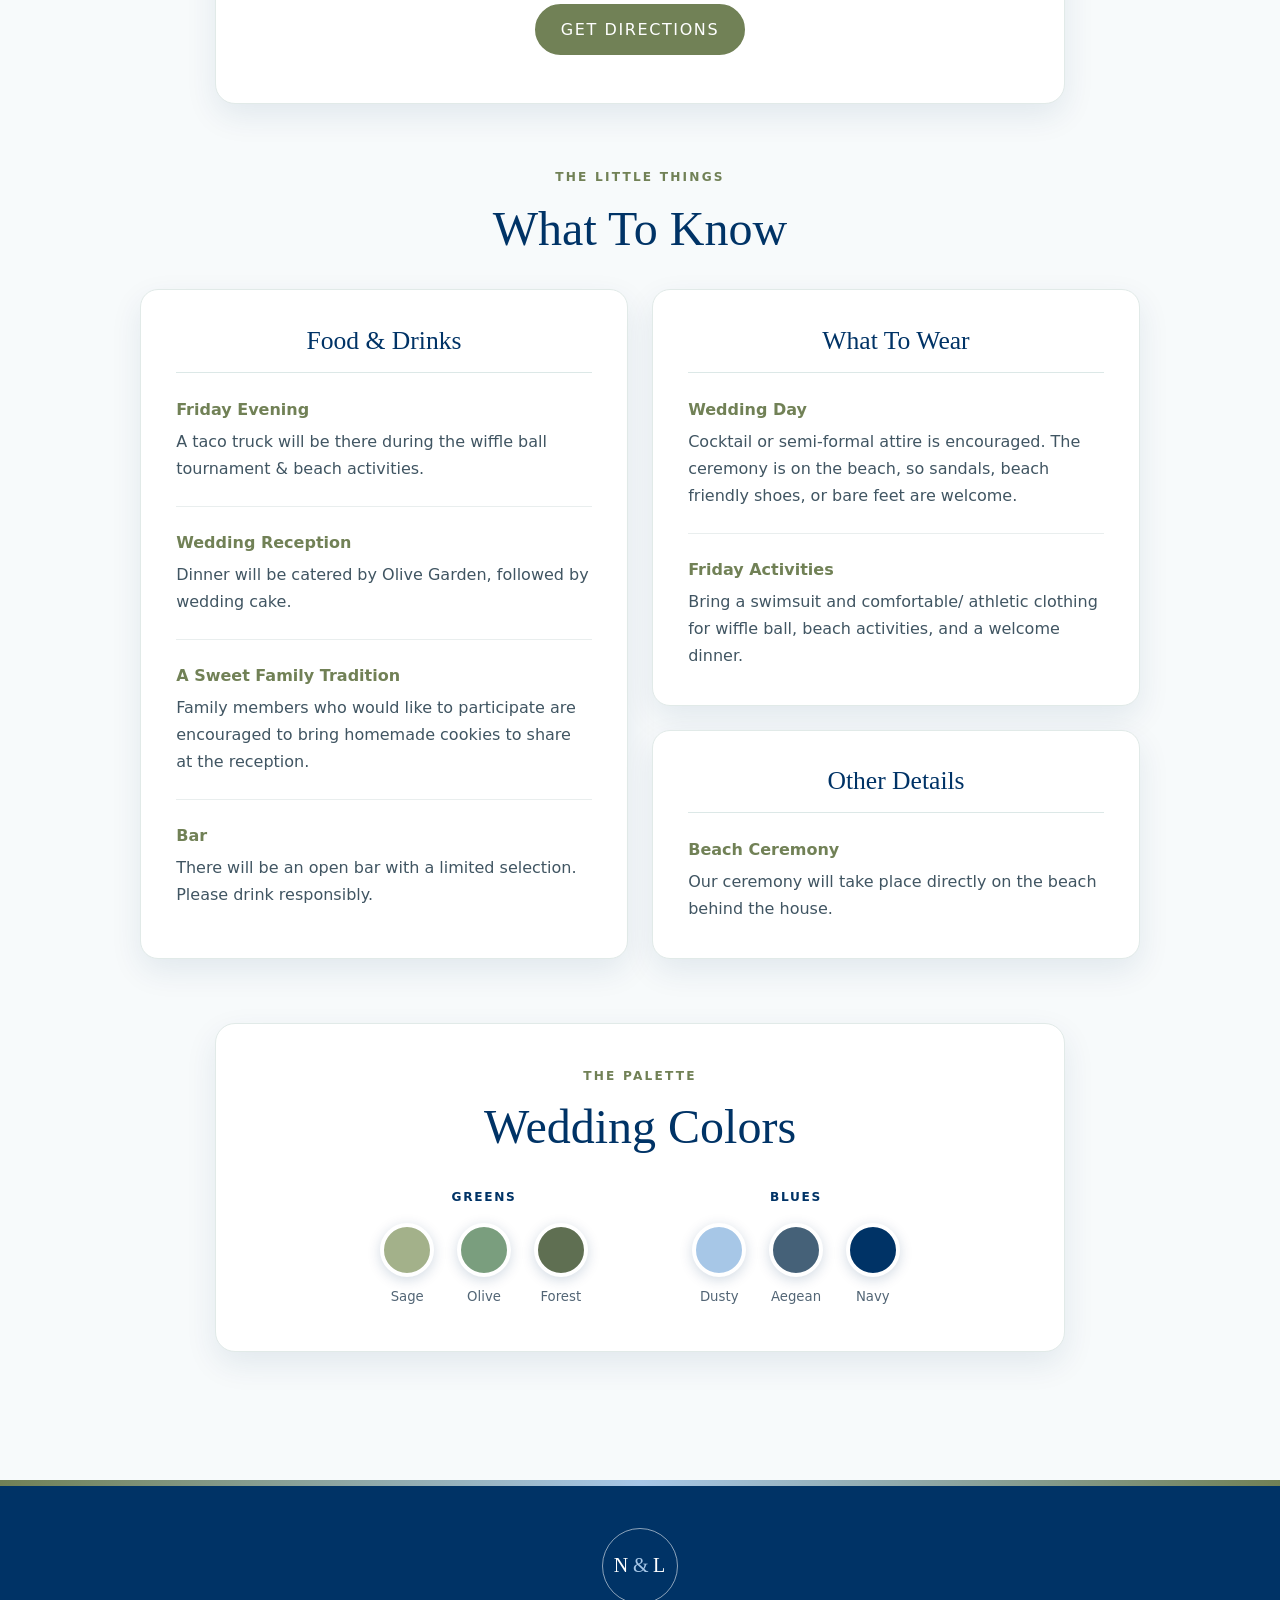
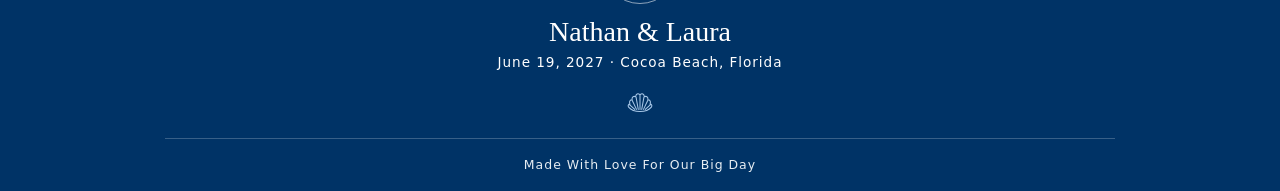
==== commit 7b5b4900: "made moms changes" ====
--- a/details.html
+++ b/details.html
@@ -48,37 +48,95 @@
             <p class="eyebrow">Our Beachfront Celebration</p>
             <h3>801 S Atlantic Ave</h3>
             <p class="venue-address">Cocoa Beach, FL 32931</p>
-            <p class="venue-description">The ceremony will take place on the beach behind the house, followed by dinner, drinks, and celebrating at the house.</p>
-            <a class="venue-photo-link" href="https://www.vrbo.com/3580119" target="_blank" rel="noopener noreferrer" aria-label="View our wedding venue on VRBO">
-              <img src="photos/airbnb.jpg" alt="Beachfront house in Cocoa Beach where the wedding reception will be held">
-              <div class="venue-photo-overlay">
-                <span>Take a Look Around</span>
-                <small>View the house on VRBO →</small>
-              </div>
-            </a>
+            <p class="venue-description">The ceremony will take place on the beach behind the house, followed by dinner, drinks, &amp; celebrating at the house.</p>
+            
+            <div class="venue-photos">
+              <figure class="venue-photo">
+                <img
+                  src="photos/house.jpg"
+                  alt="Front of our beachfront wedding house in Cocoa Beach"
+                >
+                <figcaption>The House</figcaption>
+              </figure>
+
+              <figure class="venue-photo">
+                <img
+                  src="photos/airbnb.jpg"
+                  alt="Beachside view of our wedding house in Cocoa Beach"
+                >
+                <figcaption>Beachside</figcaption>
+              </figure>
+            </div>
+
             <div class="venue-highlights">
-              <div><span>Welcome Dinner and Beach Games</span><strong>Friday, June 18, 2027</strong><small>Evening at the house</small></div>
+              <div><span>Welcome Dinner &amp; Beach Games</span><strong>Friday, June 18, 2027</strong><small>Evening at the house</small></div>
               <div><span>Wedding Day</span><strong>Saturday, June 19, 2027</strong><small>Ceremony at 6:00 PM</small></div>
             </div>
-            <p class="venue-photo-note">Click the photo above to see more photos and details about the property.</p>
             <a class="btn-secondary" href="https://www.google.com/maps/search/?api=1&amp;query=801+S+Atlantic+Ave+Cocoa+Beach+FL+32931" target="_blank" rel="noopener noreferrer">Get Directions</a>
           </div>
         </section>
         <section class="wedding-details" aria-labelledby="details-heading">
           <p class="eyebrow">The little things</p><h2 id="details-heading">What To Know</h2>
-          <div class="details-grid">
-            <article class="info-card"><h3>Food &amp; Drinks</h3>
-              <div class="info-item"><h4>Friday Evening</h4><p>A taco truck will be there during the wiffle ball tournament and beach activities.</p></div>
-              <div class="info-item"><h4>Wedding Reception</h4><p>Dinner will be catered by Olive Garden, followed by wedding cake.</p></div>
-              <div class="info-item"><h4>A Sweet Family Tradition</h4><p>Family members who would like to participate are encouraged to bring homemade cookies to share at the reception.</p></div>
-              <div class="info-item"><h4>Bar</h4><p>There will be an open bar with a limited selection. Please drink responsibly.</p></div>
-            </article>
-            <article class="info-card"><h3>What To Wear</h3>
-              <div class="info-item"><h4>Wedding Day</h4><p>Cocktail or semi-formal attire is encouraged. The ceremony is on the beach, so sandals, beach-friendly shoes, or bare feet are welcome.</p></div>
-              <div class="info-item"><h4>Friday Activities</h4><p>Bring a swimsuit and comfortable or athletic clothing for wiffle ball and beach activities.</p></div>
-              <div class="info-item"><h4>Rehearsal Dinner</h4><p>Smart-casual attire is encouraged for Friday evening.</p></div>
-            </article>
-          </div>
+
+<div class="details-grid">
+
+  <!-- LEFT COLUMN -->
+  <article class="info-card food-card">
+    <h3>Food &amp; Drinks</h3>
+
+    <div class="info-item">
+      <h4>Friday Evening</h4>
+      <p>A taco truck will be there during the wiffle ball tournament &amp; beach activities.</p>
+    </div>
+
+    <div class="info-item">
+      <h4>Wedding Reception</h4>
+      <p>Dinner will be catered by Olive Garden, followed by wedding cake.</p>
+    </div>
+
+    <div class="info-item">
+      <h4>A Sweet Family Tradition</h4>
+      <p>Family members who would like to participate are encouraged to bring homemade cookies to share at the reception.</p>
+    </div>
+
+    <div class="info-item">
+      <h4>Bar</h4>
+      <p>There will be an open bar with a limited selection. Please drink responsibly.</p>
+    </div>
+  </article>
+
+
+  <!-- RIGHT COLUMN -->
+  <div class="details-right-column">
+
+    <article class="info-card">
+      <h3>What To Wear</h3>
+
+      <div class="info-item">
+        <h4>Wedding Day</h4>
+        <p>Cocktail or semi-formal attire is encouraged. The ceremony is on the beach, so sandals, beach friendly shoes, or bare feet are welcome.</p>
+      </div>
+
+      <div class="info-item">
+        <h4>Friday Activities</h4>
+        <p>Bring a swimsuit and comfortable/ athletic clothing for wiffle ball, beach activities, and a welcome dinner.</p>
+      </div>
+    </article>
+
+
+    <article class="info-card">
+      <h3>Other Details</h3>
+
+      <div class="info-item">
+        <h4>Beach Ceremony</h4>
+        <p>Our ceremony will take place directly on the beach behind the house.</p>
+      </div>
+
+    </article>
+
+  </div>
+
+</div>
         </section>
 
                  <section class="color-scheme" aria-labelledby="colors-heading">
--- a/css/overall.css
+++ b/css/overall.css
@@ -340,4 +340,4 @@
   -webkit-mask: url("data:image/svg+xml,%3Csvg xmlns='http://www.w3.org/2000/svg' viewBox='0 0 64 56'%3E%3Cpath d='M32 51C21 51 11 47 6 41C4 38 5 34 9 34C7 28 9 24 14 24C13 18 17 15 22 17C23 11 27 8 32 13C37 8 41 11 42 17C47 15 51 18 50 24C55 24 57 28 55 34C59 34 60 38 58 41C53 47 43 51 32 51ZM32 14V46M23 18L28 46M14 25L24 46M41 18L36 46M50 25L40 46M8 35L20 46M56 35L44 46' fill='none' stroke='black' stroke-width='2.4' stroke-linecap='round' stroke-linejoin='round'/%3E%3C/svg%3E") center / contain no-repeat;
   mask: url("data:image/svg+xml,%3Csvg xmlns='http://www.w3.org/2000/svg' viewBox='0 0 64 56'%3E%3Cpath d='M32 51C21 51 11 47 6 41C4 38 5 34 9 34C7 28 9 24 14 24C13 18 17 15 22 17C23 11 27 8 32 13C37 8 41 11 42 17C47 15 51 18 50 24C55 24 57 28 55 34C59 34 60 38 58 41C53 47 43 51 32 51ZM32 14V46M23 18L28 46M14 25L24 46M41 18L36 46M50 25L40 46M8 35L20 46M56 35L44 46' fill='none' stroke='black' stroke-width='2.4' stroke-linecap='round' stroke-linejoin='round'/%3E%3C/svg%3E") center / contain no-repeat;
 }
-@media (prefers-reduced-motion: reduce) { *, *::before, *::after { scroll-behavior: auto !important; transition-duration: .01ms !important; } }
+@media (prefers-reduced-motion: reduce) { *, *::before, *::after { scroll-behavior: auto !important; transition-duration: .01ms !important; } }
--- a/css/details.css
+++ b/css/details.css
@@ -23,22 +23,11 @@
 .venue-card h3 { margin: .3rem 0 0; color: var(--color-blue); font: normal clamp(1.8rem,3.5vw,2.5rem) var(--font-heading); }
 .venue-address { margin: .2rem 0 1.1rem; color: #536a76; font-size: 1.05rem; }
 .venue-description { max-width: 600px; margin: 0 auto 2rem; color: #405562; line-height: 1.75; }
-
-.venue-photo-link { position: relative; display: block; overflow: hidden; width: 100%; max-width: 720px; margin: 2rem auto; border-radius: 16px; box-shadow: 0 12px 32px rgba(0,51,102,.15); text-decoration: none; background: var(--color-blue); }
-.venue-photo-link img { display: block; width: 100%; height: auto; aspect-ratio: 16 / 9; object-fit: cover; transition: transform .35s ease, opacity .35s ease; }
-.venue-photo-overlay { position: absolute; left: 0; right: 0; bottom: 0; display: flex; flex-direction: column; align-items: center; padding: 3.5rem 1.2rem 1.3rem; color: #fff; background: linear-gradient(to bottom, transparent, rgba(0,51,102,.88)); transition: padding .3s ease; }
-.venue-photo-overlay span { font: normal 1.35rem var(--font-heading); }
-.venue-photo-overlay small { margin-top: .2rem; font-size: .72rem; font-weight: 650; letter-spacing: .1em; text-transform: uppercase; }
-.venue-photo-link:hover img { transform: scale(1.035); opacity: .94; }
-.venue-photo-link:hover .venue-photo-overlay { padding-bottom: 1.55rem; }
-.venue-card .venue-photo-note { max-width: 550px; margin: 0 auto 1.3rem; color: #718156; font: italic 1rem var(--font-heading); }
 .venue-highlights { display: grid; grid-template-columns: repeat(2,minmax(0,1fr)); gap: 1rem; max-width: 650px; margin: 2rem auto 1.4rem; }
 .venue-highlights > div { display: flex; flex-direction: column; gap: .25rem; padding: 1.4rem 1rem; background: #f2f7f7; border: 1px solid #dce8e7; border-radius: 12px; }
 .venue-highlights span { color: var(--color-primary); font-size: .73rem; font-weight: 750; letter-spacing: .13em; text-transform: uppercase; }
 .venue-highlights strong { color: var(--color-blue); font: normal 1.2rem var(--font-heading); }
 .venue-highlights small { font-size: .9rem; }
-.btn-secondary { display: inline-block; padding: .68rem 1.5rem; color: var(--color-primary); border: 2px solid var(--color-primary); border-radius: 999px; text-decoration: none; text-transform: uppercase; letter-spacing: .1em; transition: color .2s, background .2s, transform .2s; }
-.btn-secondary:hover { color: #fff; background: var(--color-primary); transform: translateY(-2px); }
 .details-grid { display: grid; grid-template-columns: repeat(2,minmax(0,1fr)); gap: 1.5rem; align-items: stretch; }
 .info-card { position: relative; padding: 2.2rem; background: #fff; border: 1px solid #e1eae8; border-radius: 18px; box-shadow: var(--shadow); text-align: left; }
 .info-card-number { display: block; margin-bottom: .4rem; color: var(--color-primary); text-align: center; font: italic 1rem var(--font-heading); }
@@ -49,3 +38,89 @@
 .parking-card { grid-column: 1 / -1; max-width: 650px; width: 100%; margin: auto; }
 @media(max-width:700px) { .venue-photo-link { margin: 1.6rem auto; border-radius: 13px; } .color-scheme { padding: 2rem 1rem; } .color-groups { gap: 2rem; } .venue-card { padding: 2.4rem 1.2rem; } .venue-highlights,.details-grid { grid-template-columns: 1fr; } .parking-card { grid-column: auto; } .info-card { padding: 1.6rem; } }
 @media(max-width:460px) { .venue-photo-link img { aspect-ratio: 4 / 3; } .venue-photo-overlay { padding: 2.5rem .8rem 1rem; } .venue-photo-overlay span { font-size: 1.15rem; } .color-circles { gap: .7rem; } .color-circle { width: 45px; height: 45px; } .color-item { min-width: 48px; } }
+
+.venue-photos {
+  display: grid;
+  grid-template-columns: repeat(2, minmax(0, 1fr));
+  gap: 1rem;
+  max-width: 720px;
+  margin: 2rem auto;
+}
+
+.venue-photo {
+  position: relative;
+  overflow: hidden;
+  margin: 0;
+  border-radius: 16px;
+  box-shadow: 0 10px 28px rgba(0, 51, 102, .14);
+}
+
+.venue-photo img {
+  display: block;
+  width: 100%;
+  height: 300px;
+  object-fit: cover;
+  transition: transform .35s ease;
+}
+
+.venue-photo:hover img {
+  transform: scale(1.025);
+}
+
+.venue-photo figcaption {
+  position: absolute;
+  right: 0;
+  bottom: 0;
+  left: 0;
+  padding: 2.5rem 1rem .9rem;
+  color: #fff;
+  background: linear-gradient(
+    to bottom,
+    transparent,
+    rgba(0, 51, 102, .82)
+  );
+  text-align: center;
+  font: normal 1.15rem var(--font-heading);
+}
+
+@media (max-width: 600px) {
+  .venue-photos {
+    grid-template-columns: 1fr;
+    gap: 1rem;
+    margin: 1.6rem auto;
+  }
+
+  .venue-photo img {
+    height: auto;
+    aspect-ratio: 16 / 10;
+    object-fit: cover;
+  }
+  .details-right-column {
+  gap: 1.5rem;
+}
+}
+
+.btn-secondary {
+  display: inline-block;
+  padding: .68rem 1.5rem;
+  color: #fff;
+  background: var(--color-primary);
+  border: 2px solid var(--color-primary);
+  border-radius: 999px;
+  text-decoration: none;
+  text-transform: uppercase;
+  letter-spacing: .1em;
+  transition: color .2s, background .2s, transform .2s;
+}
+
+.btn-secondary:hover {
+  color: #fff;
+  background: var(--color-dark);
+  transform: translateY(-2px);
+}
+
+.details-right-column {
+  display: flex;
+  flex-direction: column;
+  gap: 1.5rem;
+}
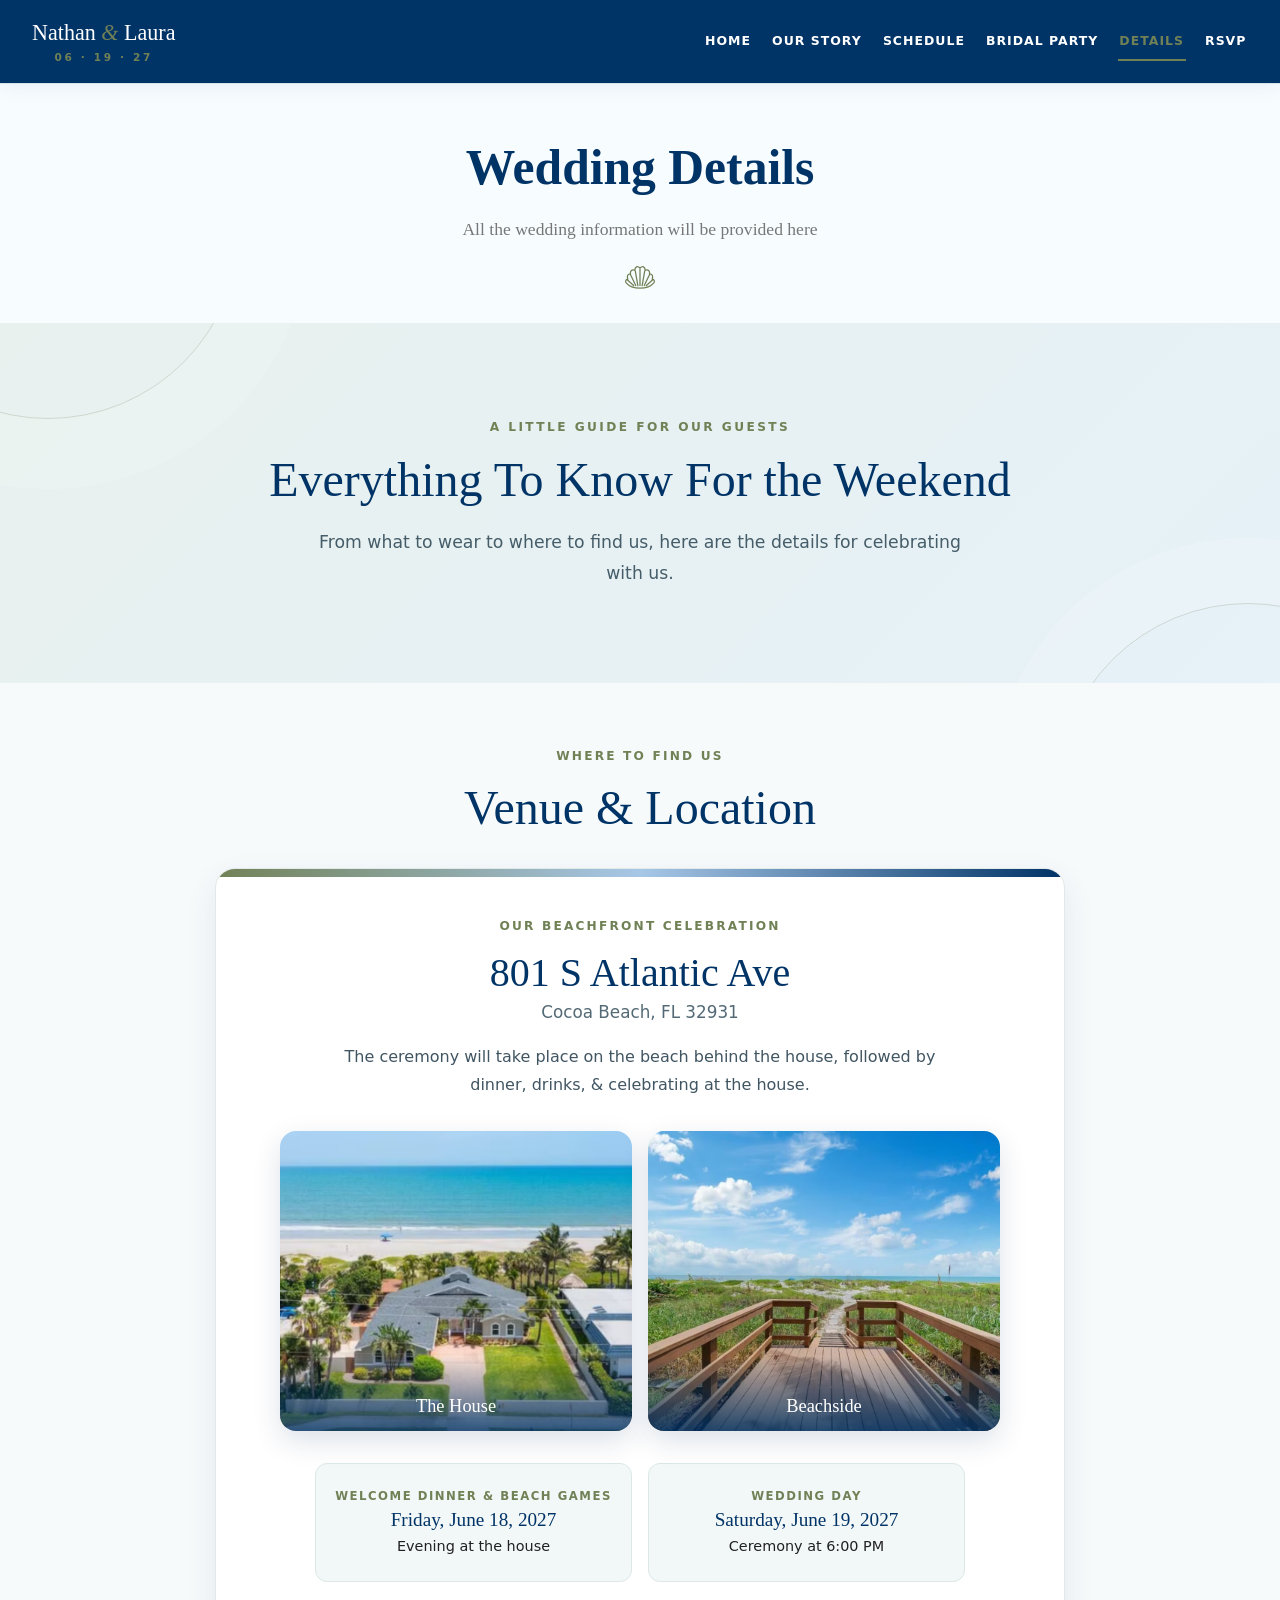
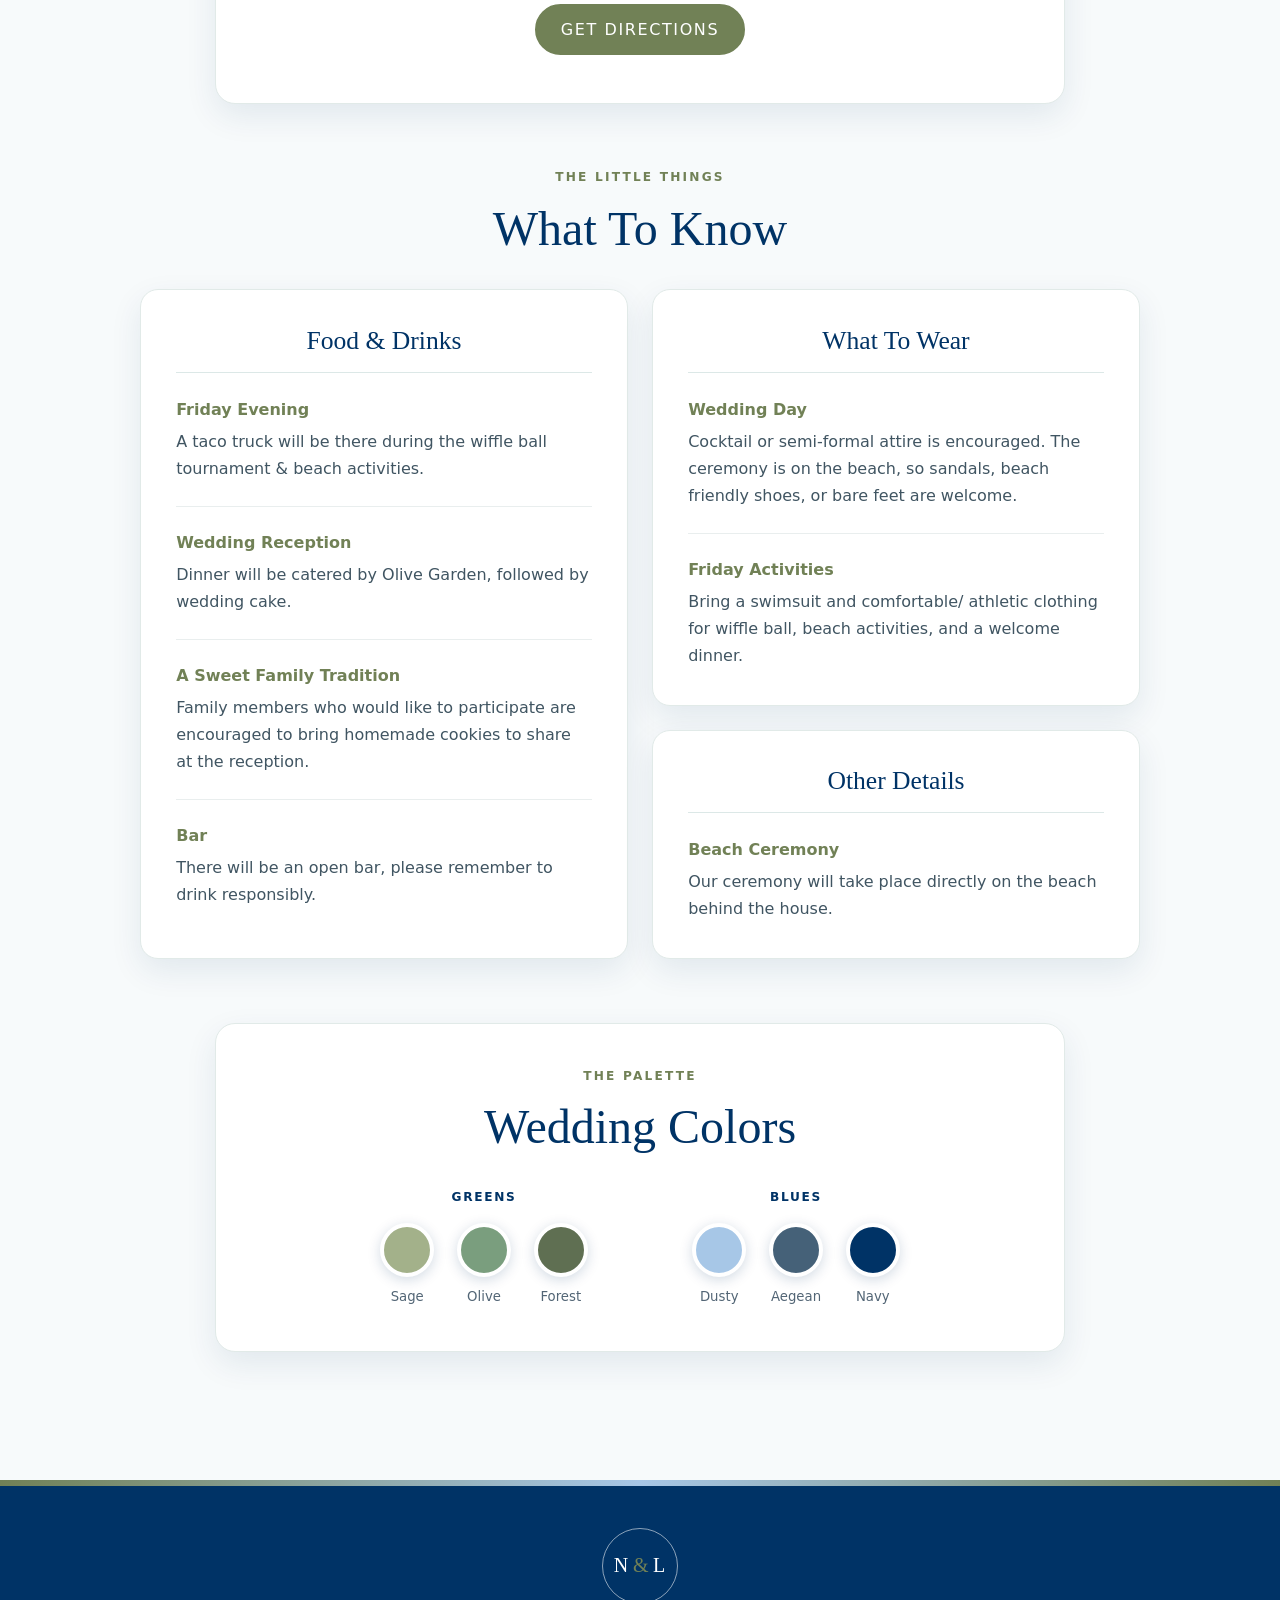
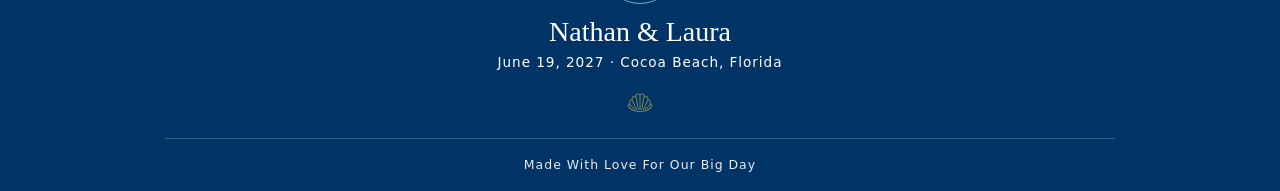
==== commit 707608a9: "lil changes" ====
--- a/details.html
+++ b/details.html
@@ -101,7 +101,7 @@
 
     <div class="info-item">
       <h4>Bar</h4>
-      <p>There will be an open bar with a limited selection. Please drink responsibly.</p>
+      <p>There will be an open bar, please remember to drink responsibly.</p>
     </div>
   </article>
 
--- a/css/overall.css
+++ b/css/overall.css
@@ -96,14 +96,14 @@
   font: 1.25rem var(--font-heading);
   letter-spacing: .04em;
 }
-.footer-monogram span { color: var(--color-accent); padding: 0 .24rem; }
+.footer-monogram span { color: var(--color-primary); padding: 0 .24rem; }
 
 .footer-shell {
   display: block;
   width: 28px;
   height: 25px;
   margin: .8rem auto 1.5rem;
-  background-color: var(--color-accent);
+  background-color: var(--color-primary);
   -webkit-mask: url("data:image/svg+xml,%3Csvg xmlns='http://www.w3.org/2000/svg' viewBox='0 0 64 56'%3E%3Cpath d='M32 51C21 51 11 47 6 41C4 38 5 34 9 34C7 28 9 24 14 24C13 18 17 15 22 17C23 11 27 8 32 13C37 8 41 11 42 17C47 15 51 18 50 24C55 24 57 28 55 34C59 34 60 38 58 41C53 47 43 51 32 51ZM32 14V46M23 18L28 46M14 25L24 46M41 18L36 46M50 25L40 46M8 35L20 46M56 35L44 46' fill='none' stroke='black' stroke-width='2.4' stroke-linecap='round' stroke-linejoin='round'/%3E%3C/svg%3E") center / contain no-repeat;
   mask: url("data:image/svg+xml,%3Csvg xmlns='http://www.w3.org/2000/svg' viewBox='0 0 64 56'%3E%3Cpath d='M32 51C21 51 11 47 6 41C4 38 5 34 9 34C7 28 9 24 14 24C13 18 17 15 22 17C23 11 27 8 32 13C37 8 41 11 42 17C47 15 51 18 50 24C55 24 57 28 55 34C59 34 60 38 58 41C53 47 43 51 32 51ZM32 14V46M23 18L28 46M14 25L24 46M41 18L36 46M50 25L40 46M8 35L20 46M56 35L44 46' fill='none' stroke='black' stroke-width='2.4' stroke-linecap='round' stroke-linejoin='round'/%3E%3C/svg%3E") center / contain no-repeat;
 }
@@ -134,7 +134,7 @@
   gap: 1.5rem;
   min-height: 84px;
   padding: .7rem var(--page-edge);
-  background: rgba(255,255,255,.97);
+  background: var(--color-blue);
   border-bottom: 1px solid #d8e3e8;
   box-shadow: 0 4px 18px rgba(0,51,102,.06);
 }
@@ -143,7 +143,7 @@
   flex-direction: column;
   width: max-content;
   text-align: center;
-  color: var(--color-blue);
+  color: #fff;
   text-decoration: none;
   line-height: 1.15;
 }
@@ -161,7 +161,7 @@
   display: inline-block;
   padding: .55rem .1rem;
   border-bottom: 2px solid transparent;
-  color: var(--color-blue);
+  color: #fff;
   text-decoration: none;
   text-transform: uppercase;
   letter-spacing: .08em;
@@ -176,8 +176,8 @@
   width: 44px; height: 44px;
   border: 1px solid #d8e3e8;
   border-radius: 10px;
-  background: #fff;
-  color: var(--color-blue);
+  background: var(--color-blue);
+  color: #fff;
   font-size: 1.4rem;
   cursor: pointer;
 }
@@ -192,7 +192,7 @@
     align-items: stretch;
     gap: 0;
     padding: .6rem 1.5rem 1rem;
-    background: #fff;
+    background: var(--color-blue);
     border-bottom: 1px solid #d8e3e8;
     box-shadow: 0 10px 20px rgba(0,51,102,.08);
   }
@@ -340,4 +340,4 @@
   -webkit-mask: url("data:image/svg+xml,%3Csvg xmlns='http://www.w3.org/2000/svg' viewBox='0 0 64 56'%3E%3Cpath d='M32 51C21 51 11 47 6 41C4 38 5 34 9 34C7 28 9 24 14 24C13 18 17 15 22 17C23 11 27 8 32 13C37 8 41 11 42 17C47 15 51 18 50 24C55 24 57 28 55 34C59 34 60 38 58 41C53 47 43 51 32 51ZM32 14V46M23 18L28 46M14 25L24 46M41 18L36 46M50 25L40 46M8 35L20 46M56 35L44 46' fill='none' stroke='black' stroke-width='2.4' stroke-linecap='round' stroke-linejoin='round'/%3E%3C/svg%3E") center / contain no-repeat;
   mask: url("data:image/svg+xml,%3Csvg xmlns='http://www.w3.org/2000/svg' viewBox='0 0 64 56'%3E%3Cpath d='M32 51C21 51 11 47 6 41C4 38 5 34 9 34C7 28 9 24 14 24C13 18 17 15 22 17C23 11 27 8 32 13C37 8 41 11 42 17C47 15 51 18 50 24C55 24 57 28 55 34C59 34 60 38 58 41C53 47 43 51 32 51ZM32 14V46M23 18L28 46M14 25L24 46M41 18L36 46M50 25L40 46M8 35L20 46M56 35L44 46' fill='none' stroke='black' stroke-width='2.4' stroke-linecap='round' stroke-linejoin='round'/%3E%3C/svg%3E") center / contain no-repeat;
 }
-@media (prefers-reduced-motion: reduce) { *, *::before, *::after { scroll-behavior: auto !important; transition-duration: .01ms !important; } }+@media (prefers-reduced-motion: reduce) { *, *::before, *::after { scroll-behavior: auto !important; transition-duration: .01ms !important; } }
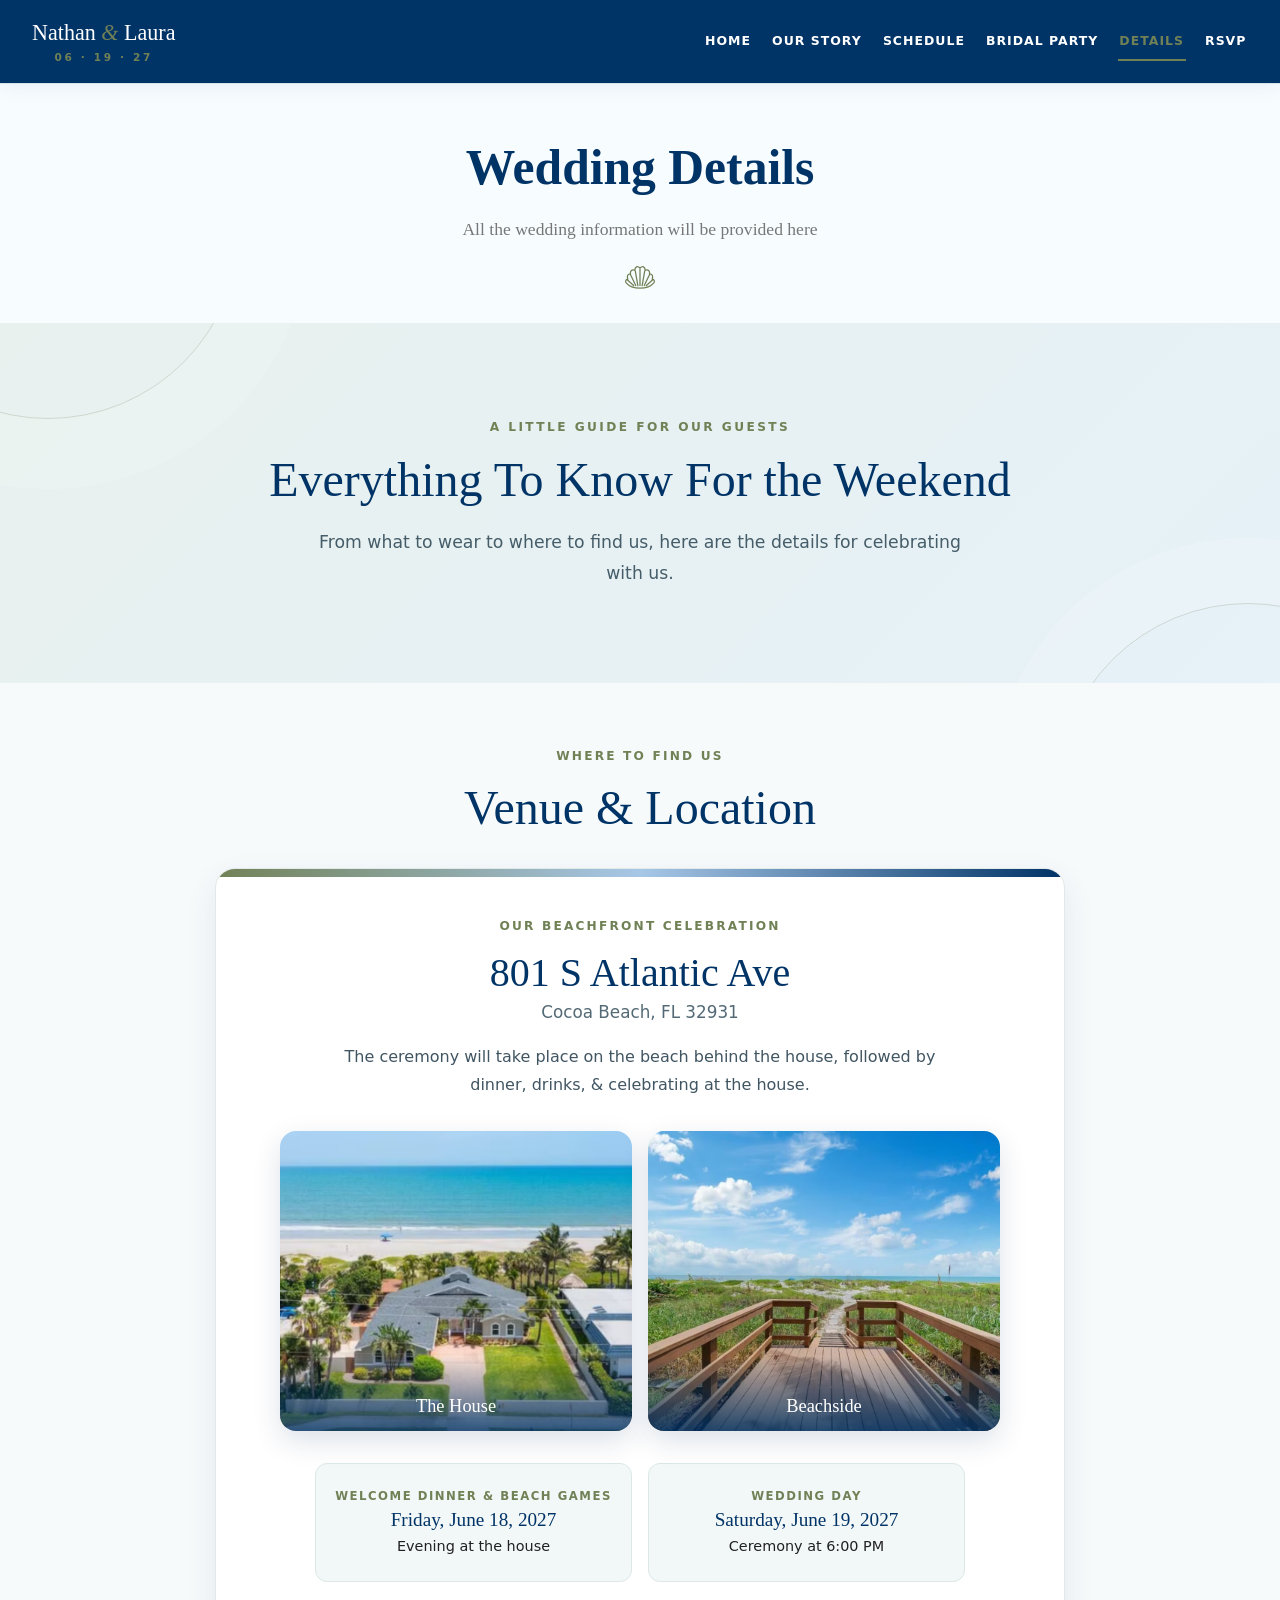
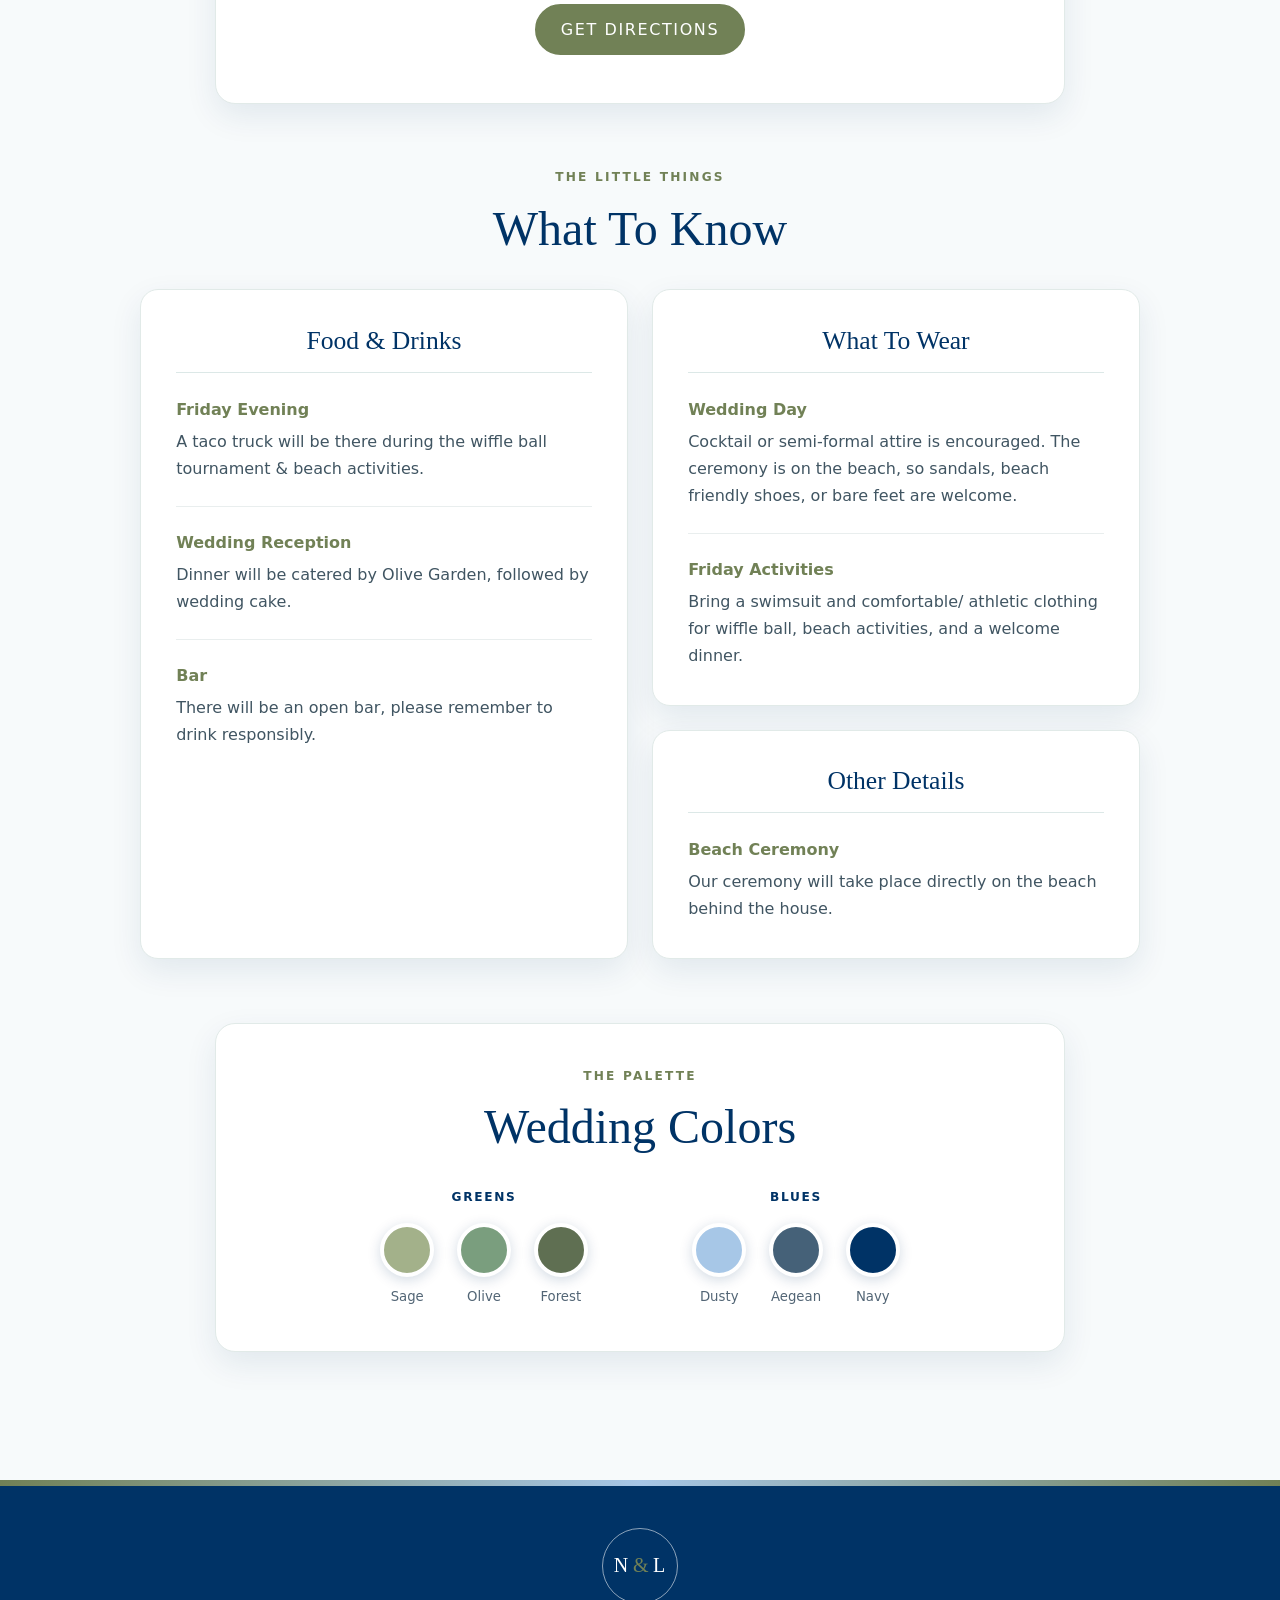
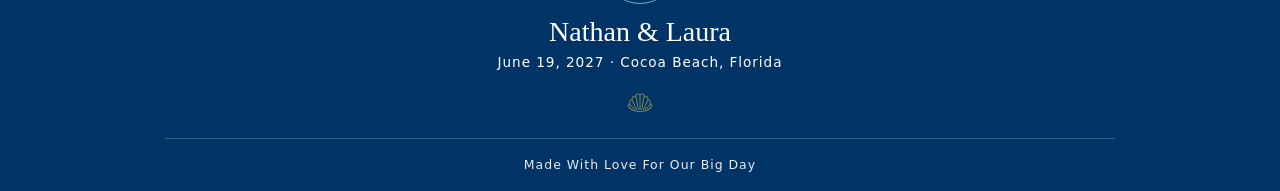
==== commit 73d06395: "Update details.html" ====
--- a/details.html
+++ b/details.html
@@ -2,6 +2,7 @@
 <html lang="en">
   <head>
     <meta charset="UTF-8" />
+    <link rel="icon" type="image/svg+xml" href="photos/favicon.svg" />
     <title>Nathan &amp; Laura — Wedding</title>
     <meta name="viewport" content="width=device-width, initial-scale=1" />
     <link rel="stylesheet" href="css/overall.css" />
@@ -95,11 +96,6 @@
     </div>
 
     <div class="info-item">
-      <h4>A Sweet Family Tradition</h4>
-      <p>Family members who would like to participate are encouraged to bring homemade cookies to share at the reception.</p>
-    </div>
-
-    <div class="info-item">
       <h4>Bar</h4>
       <p>There will be an open bar, please remember to drink responsibly.</p>
     </div>
